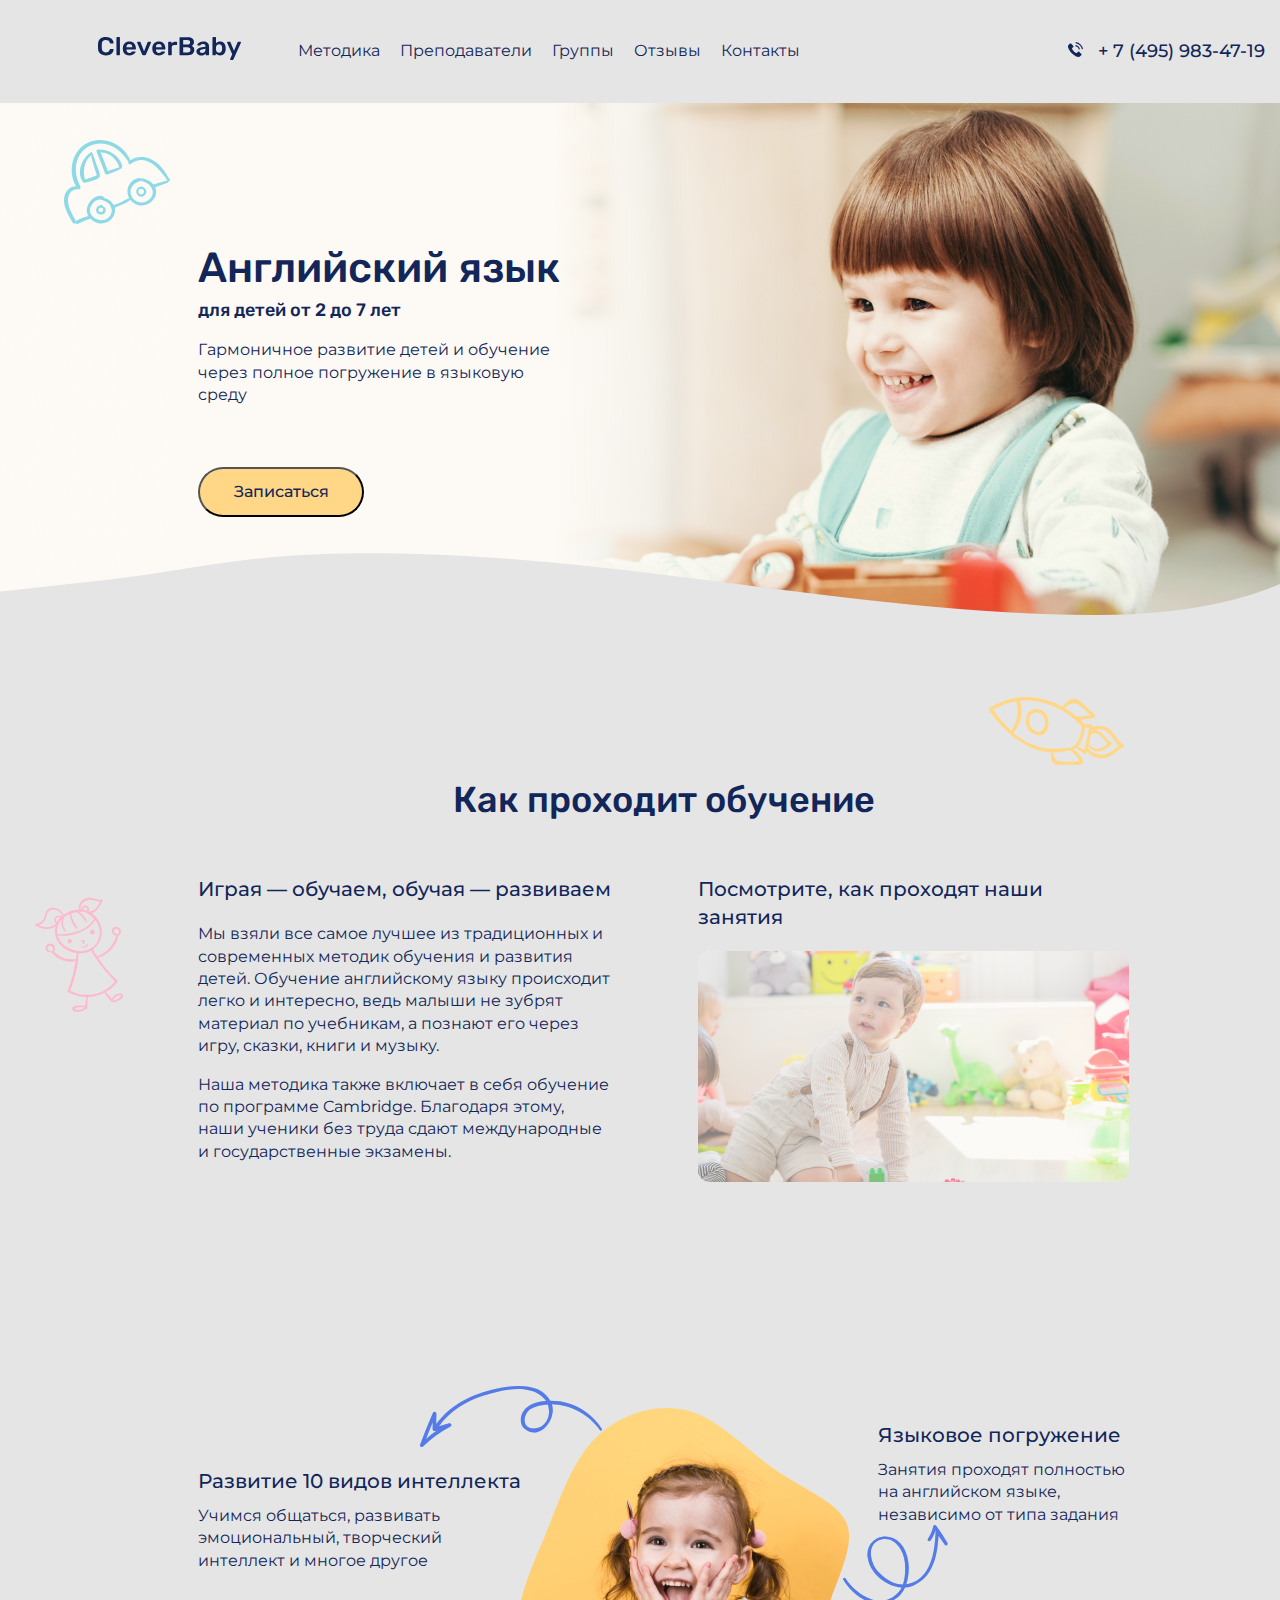
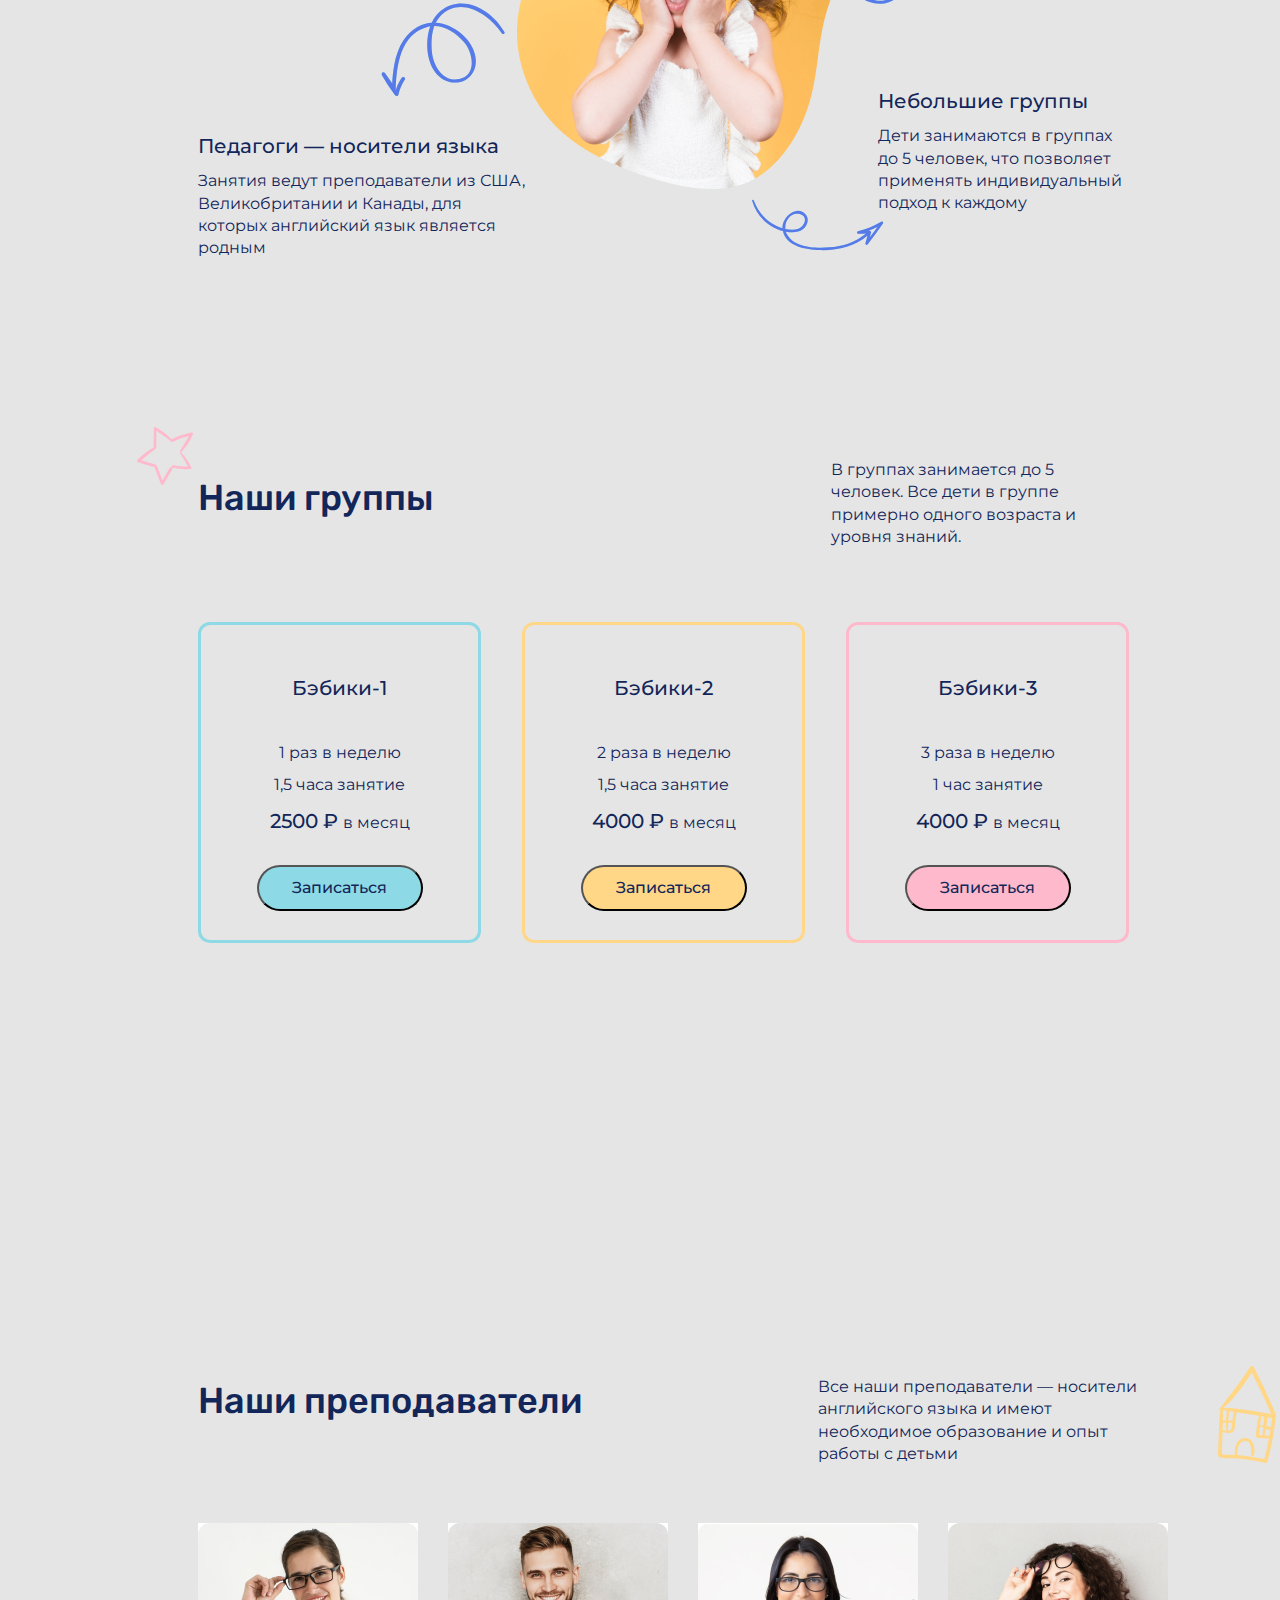
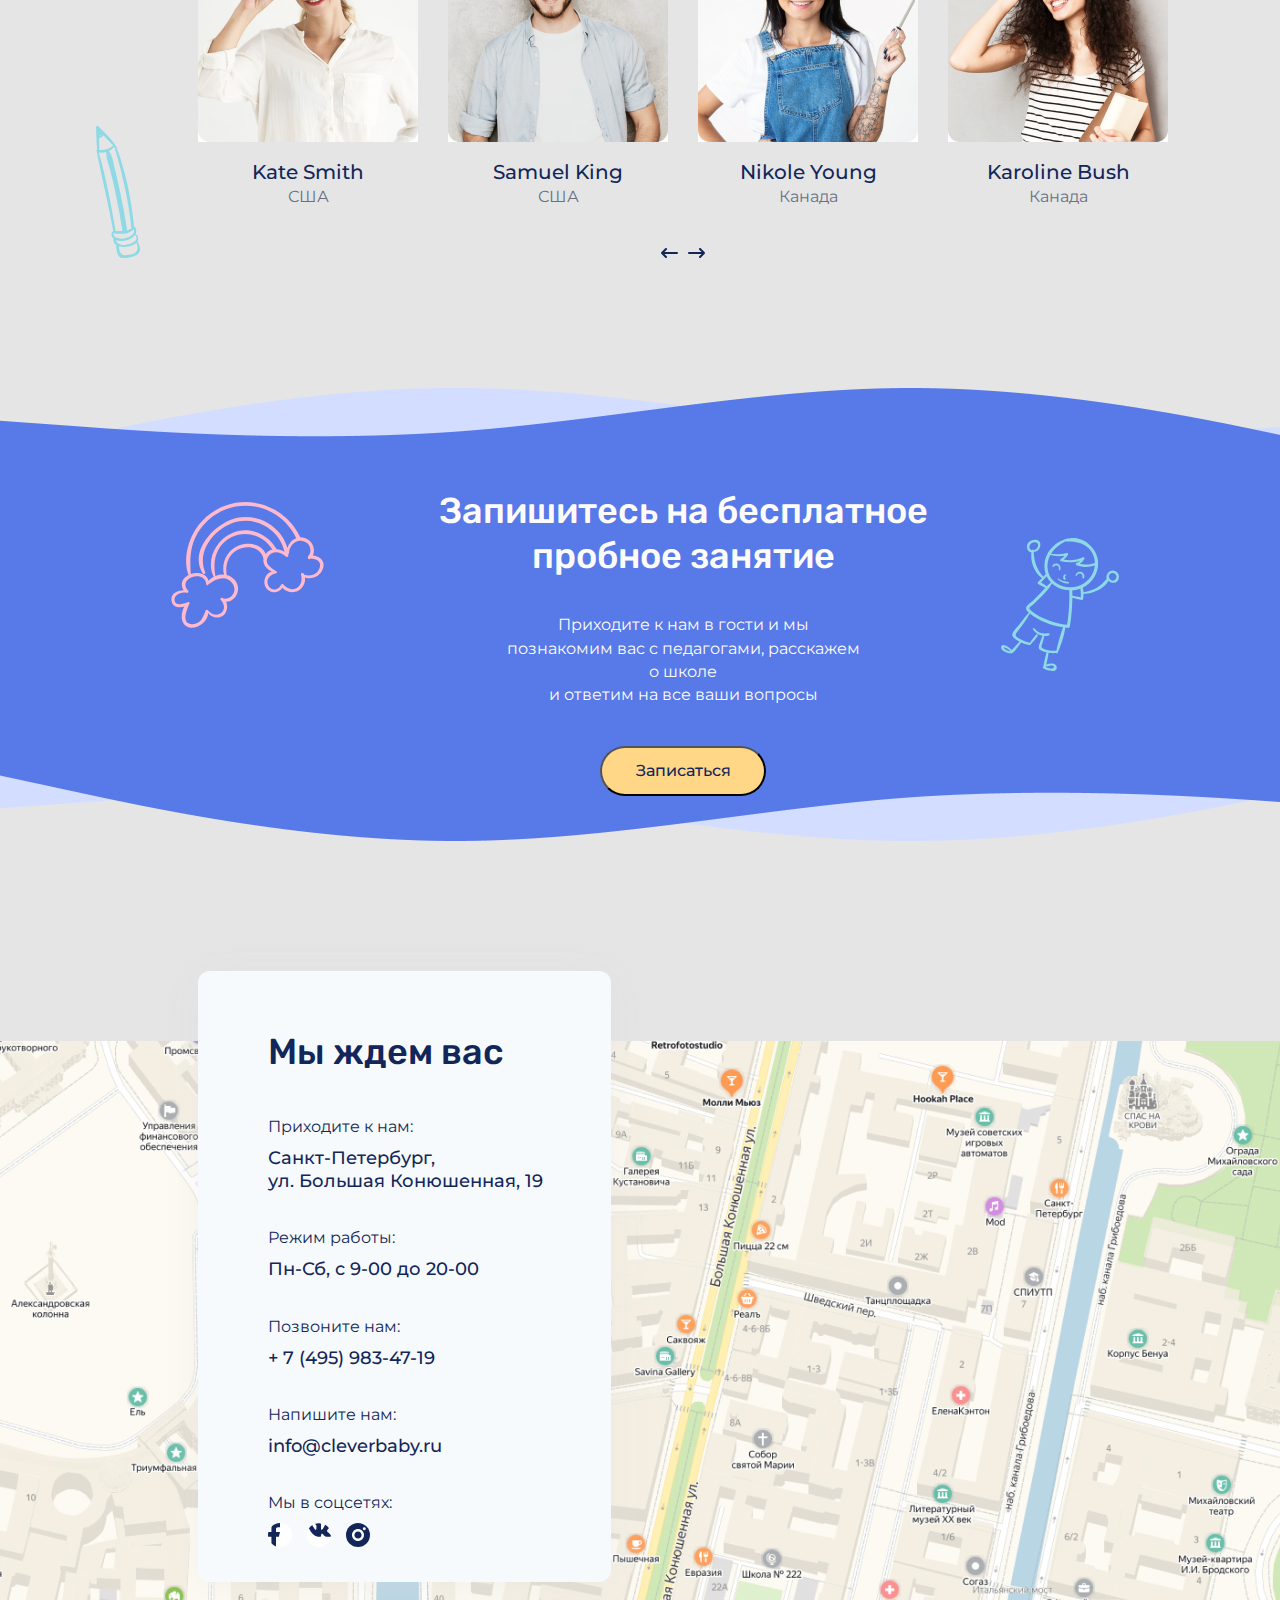
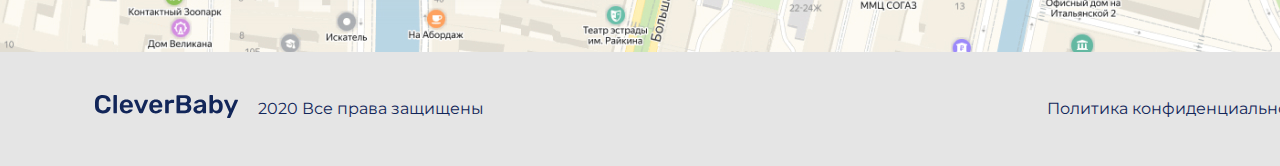
==== index.html @ e3674656 "rename index" ====
<!DOCTYPE html>
<html lang="ru">
  <head>
    <meta charset="utf-8">
 <meta name="viewport" content="width=device-width, initial-scale=1">
 <meta http-equiv="X-UA-Compatible" content="ie=edge"> 
 <title>Студия английского языка "CleverBaby"</title>
 <link rel="preconnect" href="https://fonts.googleapis.com">
<link rel="preconnect" href="https://fonts.gstatic.com" crossorigin>
<link href="https://fonts.googleapis.com/css2?family=Montserrat:wght@400;500;700&family=Rubik:wght@500&display=swap" rel="stylesheet">


<link rel="stylesheet" href="style-1.css">
<link rel="stylesheet" href="normalize.css">
   
  </head>
  <body>
    <div style="display: none;">
      <svg width="0" height="0" class="hidden">
        <symbol fill="none" xmlns="http://www.w3.org/2000/svg" viewBox="0 0 153 158" id="arrow-right-1">
          <path d="M52.974 92.6c8.383 9.438 20.513 17.613 33.323 17.757 3.336-9.304 3.505-20.426 2.632-29.46-1.466-15.18-12.747-34.582-31.084-30.467-20.656 4.635-15.034 30.73-4.871 42.17zm29.594-37.49c12.023 12.218 14.696 36.678 8.239 54.959a29.397 29.397 0 003.556-.705c30.332-8.209 34.514-43.965 35.525-70.014.013-.317.097-.591.213-.842l-.372-.513c-1.524 4.894-3.633 9.374-6.546 13.838-1.45 2.224-5.138.254-3.68-1.981 3.511-5.38 5.858-10.807 7.326-17.08.44-1.877 2.774-1.957 3.81-.576a207.33 207.33 0 0114.982 22.98c1.318 2.344-2.023 4.333-3.558 2.142-2.768-3.945-5.536-7.894-8.303-11.841-1.498 25.648-6.91 54.653-33.048 65.997-3.694 1.604-7.59 2.458-11.558 2.679-2.446 5.366-5.77 10.001-9.983 13.337-25.694 20.353-58.377.46-72.166-23.768-1.034-1.815 1.63-3.427 2.78-1.674 14.333 21.895 47.513 43.764 70.316 18.963 1.867-2.029 3.374-4.36 4.607-6.88-20.746-1.259-42.01-18.791-45.03-38.912-3.894-25.934 24.999-38.296 42.89-20.11z" fill="#8DD9E5"></path>
          <path d="M52.974 92.6c8.383 9.438 20.513 17.613 33.323 17.757 3.336-9.304 3.505-20.426 2.632-29.46-1.466-15.18-12.747-34.582-31.084-30.467-20.656 4.635-15.034 30.73-4.871 42.17zm29.594-37.49c12.023 12.218 14.696 36.678 8.239 54.959a29.397 29.397 0 003.556-.705c30.332-8.209 34.514-43.965 35.525-70.014.013-.317.097-.591.213-.842l-.372-.513c-1.524 4.894-3.633 9.374-6.546 13.838-1.45 2.224-5.138.254-3.68-1.981 3.511-5.38 5.858-10.807 7.326-17.08.44-1.877 2.774-1.957 3.81-.576a207.33 207.33 0 0114.982 22.98c1.318 2.344-2.023 4.333-3.558 2.142-2.768-3.945-5.536-7.894-8.303-11.841-1.498 25.648-6.91 54.653-33.048 65.997-3.694 1.604-7.59 2.458-11.558 2.679-2.446 5.366-5.77 10.001-9.983 13.337-25.694 20.353-58.377.46-72.166-23.768-1.034-1.815 1.63-3.427 2.78-1.674 14.333 21.895 47.513 43.764 70.316 18.963 1.867-2.029 3.374-4.36 4.607-6.88-20.746-1.259-42.01-18.791-45.03-38.912-3.894-25.934 24.999-38.296 42.89-20.11z" fill="#5879E8"></path>
        </symbol>
        <symbol fill="none" xmlns="http://www.w3.org/2000/svg" viewBox="0 0 153 87" id="arrow-right-2">
          <path d="M137.967 48.03a1.257 1.257 0 00-1.073-.527l-1.2.045a90.454 90.454 0 009.987-4.416 481.03 481.03 0 01-8.622 11.813l1.516-5.39c.202-.718-.125-1.249-.608-1.526zM61.132 29.414c9.505 2.493 5.272 13.4-1.583 15.924-4.411 1.623-9.723 1.137-14.205.218-.771-8.929 5.92-18.73 15.788-16.142zm88.479 8.31c-7.956 4.767-16.342 8.177-25.286 10.298-1.545.367-1.221 2.871.356 2.813 2.803-.109 5.603-.215 8.404-.322-11.252 9.674-25.5 14.139-40.021 15.091-14.952.983-38.083.764-46.148-14.536a13.604 13.604 0 01-1.01-2.515c6.412 1.194 13.898 1.25 19.109-3.114 4.26-3.568 6.406-10.235 2.843-14.99-9.191-12.278-26.441 1.962-25.64 14.348-14.59-4.142-26.105-15.84-31.342-30.35-.362-1.005-1.9-.61-1.606.462 4.445 16.18 17.504 28.852 33.392 32.912 3.653 16.99 25.293 20.204 39.6 20.775 18.632.748 37.93-3.34 52.525-15.83l-2.361 8.397c-.361 1.281 1.414 2.527 2.313 1.37a492.99 492.99 0 0016.756-22.86c.837-1.214-.736-2.637-1.884-1.949z" fill="#8DD9E5"></path>
          <path d="M137.967 48.03a1.257 1.257 0 00-1.073-.527l-1.2.045a90.454 90.454 0 009.987-4.416 481.03 481.03 0 01-8.622 11.813l1.516-5.39c.202-.718-.125-1.249-.608-1.526zM61.132 29.414c9.505 2.493 5.272 13.4-1.583 15.924-4.411 1.623-9.723 1.137-14.205.218-.771-8.929 5.92-18.73 15.788-16.142zm88.479 8.31c-7.956 4.767-16.342 8.177-25.286 10.298-1.545.367-1.221 2.871.356 2.813 2.803-.109 5.603-.215 8.404-.322-11.252 9.674-25.5 14.139-40.021 15.091-14.952.983-38.083.764-46.148-14.536a13.604 13.604 0 01-1.01-2.515c6.412 1.194 13.898 1.25 19.109-3.114 4.26-3.568 6.406-10.235 2.843-14.99-9.191-12.278-26.441 1.962-25.64 14.348-14.59-4.142-26.105-15.84-31.342-30.35-.362-1.005-1.9-.61-1.606.462 4.445 16.18 17.504 28.852 33.392 32.912 3.653 16.99 25.293 20.204 39.6 20.775 18.632.748 37.93-3.34 52.525-15.83l-2.361 8.397c-.361 1.281 1.414 2.527 2.313 1.37a492.99 492.99 0 0016.756-22.86c.837-1.214-.736-2.637-1.884-1.949z" fill="#5879E8"></path>
        </symbol>
        <symbol fill="none" xmlns="http://www.w3.org/2000/svg" viewBox="0 0 182 61" id="decorate-arrow-left-1">
          <path d="M13.884 44.708c.403.308.931.447 1.482.282.484-.144.967-.287 1.45-.432A113.755 113.755 0 006.07 52.915a574.627 574.627 0 016.661-16.642c-.03 2.276-.058 4.553-.087 6.83-.012.91.56 1.432 1.241 1.605zm99.891-2.325c-12.419.063-10.819-14.126-3.276-19.265 4.854-3.306 11.498-4.411 17.27-4.743 3.862 10.279-1.101 23.94-13.994 24.008zM3.04 60.526c8.152-8.13 17.276-14.796 27.5-20.118 1.767-.922.552-3.77-1.354-3.203-3.386 1.013-6.77 2.022-10.154 3.032 10.571-14.953 26.506-24.713 43.922-30.42 17.932-5.88 46.242-12.926 61.093 2.558a16.71 16.71 0 012.056 2.645c-8.219.617-17.377 2.915-22.31 9.703-4.034 5.55-4.473 14.084 1.432 18.564 15.237 11.565 31.639-10.662 26.609-25.005 19.167.273 37.052 10.423 48.191 25.869.771 1.069 2.519.12 1.809-1.053-10.719-17.663-30.807-28.472-51.531-28.24C120.285-4.009 92.815-.963 75.162 2.881c-22.99 5.002-45.213 15.913-58.946 35.24.046-3.547.09-7.094.137-10.641.021-1.624-2.554-2.53-3.273-.884A589.33 589.33 0 00.103 58.826c-.625 1.695 1.76 2.875 2.937 1.701z" fill="#8DD9E5"></path>
          <path d="M13.884 44.708c.403.308.931.447 1.482.282.484-.144.967-.287 1.45-.432A113.755 113.755 0 006.07 52.915a574.627 574.627 0 016.661-16.642c-.03 2.276-.058 4.553-.087 6.83-.012.91.56 1.432 1.241 1.605zm99.891-2.325c-12.419.063-10.819-14.126-3.276-19.265 4.854-3.306 11.498-4.411 17.27-4.743 3.862 10.279-1.101 23.94-13.994 24.008zM3.04 60.526c8.152-8.13 17.276-14.796 27.5-20.118 1.767-.922.552-3.77-1.354-3.203-3.386 1.013-6.77 2.022-10.154 3.032 10.571-14.953 26.506-24.713 43.922-30.42 17.932-5.88 46.242-12.926 61.093 2.558a16.71 16.71 0 012.056 2.645c-8.219.617-17.377 2.915-22.31 9.703-4.034 5.55-4.473 14.084 1.432 18.564 15.237 11.565 31.639-10.662 26.609-25.005 19.167.273 37.052 10.423 48.191 25.869.771 1.069 2.519.12 1.809-1.053-10.719-17.663-30.807-28.472-51.531-28.24C120.285-4.009 92.815-.963 75.162 2.881c-22.99 5.002-45.213 15.913-58.946 35.24.046-3.547.09-7.094.137-10.641.021-1.624-2.554-2.53-3.273-.884A589.33 589.33 0 00.103 58.826c-.625 1.695 1.76 2.875 2.937 1.701z" fill="#5879E8"></path>
        </symbol>
        <symbol fill="none" xmlns="http://www.w3.org/2000/svg" viewBox="0 0 130 118" id="decorate-arrow-left-2">
          <path d="M85.535 43.673c-9.895-7.837-23.26-13.782-35.901-11.698-1.67 9.742.096 20.724 2.526 29.47C56.24 76.14 70.72 93.286 88.063 86.05c19.537-8.153 9.468-32.875-2.528-42.376zM62.903 85.736C48.941 75.79 42.06 52.168 45.243 33.043c-1.136.37-2.266.79-3.38 1.312-28.445 13.353-26.352 49.292-22.823 75.12.043.315.008.6-.063.867l.455.44c.651-5.084 1.95-9.862 4.043-14.764 1.042-2.442 5.016-1.143 3.968 1.312-2.523 5.907-3.892 11.66-4.248 18.092-.107 1.925-2.391 2.41-3.651 1.23A207.327 207.327 0 01.798 96.624c-1.705-2.08 1.239-4.619 3.131-2.729l10.234 10.22c-2.98-25.518-2.689-55.023 21.081-70.735 3.36-2.221 7.049-3.74 10.917-4.647 1.477-5.708 3.946-10.85 7.514-14.867 21.769-24.508 57.411-10.594 75.198 10.87 1.334 1.608-1.009 3.658-2.446 2.132-17.92-19.073-54.393-34.846-72.542-6.46-1.486 2.322-2.565 4.879-3.342 7.575 20.65-2.363 44.637 11.208 51.105 30.498 8.34 24.864-17.966 42.057-38.745 27.255z" fill="#8DD9E5"></path>
          <path d="M85.535 43.673c-9.895-7.837-23.26-13.782-35.901-11.698-1.67 9.742.096 20.724 2.526 29.47C56.24 76.14 70.72 93.286 88.063 86.05c19.537-8.153 9.468-32.875-2.528-42.376zM62.903 85.736C48.941 75.79 42.06 52.168 45.243 33.043c-1.136.37-2.266.79-3.38 1.312-28.445 13.353-26.352 49.292-22.823 75.12.043.315.008.6-.063.867l.455.44c.651-5.084 1.95-9.862 4.043-14.764 1.042-2.442 5.016-1.143 3.968 1.312-2.523 5.907-3.892 11.66-4.248 18.092-.107 1.925-2.391 2.41-3.651 1.23A207.327 207.327 0 01.798 96.624c-1.705-2.08 1.239-4.619 3.131-2.729l10.234 10.22c-2.98-25.518-2.689-55.023 21.081-70.735 3.36-2.221 7.049-3.74 10.917-4.647 1.477-5.708 3.946-10.85 7.514-14.867 21.769-24.508 57.411-10.594 75.198 10.87 1.334 1.608-1.009 3.658-2.446 2.132-17.92-19.073-54.393-34.846-72.542-6.46-1.486 2.322-2.565 4.879-3.342 7.575 20.65-2.363 44.637 11.208 51.105 30.498 8.34 24.864-17.966 42.057-38.745 27.255z" fill="#5879E8"></path>
        </symbol>
      </svg>
    
    
    </div>

    <header class="header">
     
      <a href="#"><img src="img/logo.svg" alt=" Логотип CleverBaby" class="logo"></a>
      
      <ul class="main-menu">
      <li class="main-menu-item"><a href="#">Методика</a></li>
      <li class="main-menu-item"><a href="#">Преподаватели</a></li>
      <li class="main-menu-item"><a href="#">Группы</a></li>
      <li class="main-menu-item"><a href="#">Отзывы</a></li>
      <li class="main-menu-item"><a href="#">Контакты</a></li>
      </ul>
      <a href="tel:+74959834719" class="header-contact">
      <span class="header-contact-icon" aria-label="Иконка телефона">
        <img src="img/icon-phone.svg" alt="Иконка телефона">
      </span>
      + 7 (495) 983-47-19
      </a>
   
    </header>
    <main>
   <h1 class="visually-hidden"> Обучение английскому языку для детей</h1> 
    
   <section class="promo">
<div class="container">
<div class="promo-text">
<h2 class="promo-title">Английский язык</h2>
<P class="promo-subtitle">для детей от 2 до 7 лет</P>
<p>Гармоничное развитие детей и обучение
через полное погружение в языковую среду</p>
<button class="button"> <a href="#">Записаться</a></button></div>
</div>
</section>

<section class="properties container-small">

<h2 class="properties-title">          Как проходит обучение        </h2> 
 <div class="container-layout">
<div class="column-1"><h3 class="properties-subtitle">Играя — обучаем, обучая — развиваем</h3>
<p>Мы взяли все самое лучшее из традиционных и современных методик обучения и развития детей. Обучение английскому языку происходит легко и интересно, ведь малыши не зубрят материал по учебникам, а познают его через игру, сказки, книги и музыку. </p>
<p>  Наша методика также включает в себя обучение по программе Cambridge. Благодаря этому, наши ученики без труда сдают международные и государственные экзамены. </p></div>
<div class="column-2"><h3 class="properties-subtitle">Посмотрите, как проходят наши занятия</h3>
<video src="" width="431" height="231" poster="img/video-desktop.png" ></video></div>
</div>
</section>
      
<section class="types container-small">
  <!-- <div class="container "> -->
    <ul class="types-list">
  <li class="types-list-item">
    <svg class="arrows arrow-left-1">
      <use xlink:href="#decorate-arrow-left-1"></use>
    </svg>
   
  <h3 class="types-list-item-subtitle">Развитие 10 видов интеллекта</h3>
  <p>Учимся общаться, развивать эмоциональный, творческий интеллект и многое другое</p>
  </li>
  <li class="types-list-item">
  <svg class="arrows arrow-left-2">
    <use xlink:href="#decorate-arrow-left-2"></use></svg>
  
  <h3 class="types-list-item-subtitle">Педагоги — носители языка</h3>
  <p>Занятия ведут преподаватели         из США, Великобритании и Канады, для которых английский язык является родным</p>
  </li>
  <li class="types-list-item">
  <svg class="arrows arrow-right-1">
    <use xlink:href="#arrow-right-1"></use></svg>
  <h3 class="types-list-item-subtitle">Языковое погружение</h3>
  <p>Занятия проходят полностью на английском языке, независимо от типа задания</p>
  </li>
  <li class="types-list-item">
  <svg class="arrows arrow-right-2">
    <use xlink:href="#arrow-right-2"></use></svg>
  <h3 class="types-list-item-subtitle">Небольшие группы</h3>
  <p>Дети занимаются в группах до 5 человек, что позволяет применять индивидуальный подход к каждому</p>
  </li>
  </ul>
  <img src="img/laughing-girl-desktop.png" alt="" width="332" height="381">
<!-- </div> -->
</section>

      <section class="groups container-small">
<header class="groups-header" >
  <h2 class="groups-title">Наши группы</h2>
<p>В группах занимается до 5 человек. Все дети в группе примерно одного возраста и уровня знаний.</p>
</header>
<ul class="groups-list">
  <li class="groups-list-item groups-list-item-1">
    <h3 class="groups-list-item-subtitle">      Бэбики-1    </h3>
    <ul class="groups-list-item-text-list">
      <li class="groups-text">1 раз в неделю</li>
      <li class="groups-text">1,5 часа занятие      <li>
    <li class="groups-text groups-item-price">2500 &#8381 <span>в месяц</span>    </li>
  </ul>
    
    <button class="button button-1"><a href="">Записаться</a></button>
  </li>
  <li class="groups-list-item groups-list-item-2">
    <h3 class="groups-list-item-subtitle">      Бэбики-2    </h3>
    <ul class="groups-list-item-text-list">
      <li class="groups-text">2 раза в неделю </li>
      <li class="groups-text">1,5 часа занятие      <li>
        <li class="groups-text groups-item-price">4000 &#8381 <span>в месяц</span> </li>
    </ul>
            <button class="button button-2"><a href="">Записаться</a></button>
  </li>
  <li class="groups-list-item groups-list-item-3">
    <h3 class="groups-list-item-subtitle">      Бэбики-3    </h3>
    <ul class="groups-list-item-text-list">
      <li class="groups-text">3 раза в неделю</li>
      <li class="groups-text">1 час занятие<li>
        <li      class="groups-text groups-item-price">4000 &#8381 <span>в месяц</span>    </li>
  </ul>
    <button class="button button-3"><a href="">Записаться</a></button>
  </li>
</ul>
      </section>


      <section class="teachers container-small">
<div class="teachers-header"><h2 class="teachers-title">Наши преподаватели</h2>
<p class="teachers-subtitle">Все наши преподаватели — носители английского языка и имеют необходимое образование и опыт работы с детьми</p></div>
<ul class="teachers-list">
  <li class="teachers-list-item">
    <img src="img/teacher-1@1x.jpg" width="220" height="219" alt="">
    <p class="teachers-name">Kate Smith</p>
    <p class="teachers-country">США</p>
  </li>
  <li class="teachers-list-item">
    <img src="img/teacher-2@1x.jpg" width="220" height="219" alt="">
    <p  class="teachers-name">Samuel King</p>
    <p class="teachers-country">США</p>
  </li>
  <li class="teachers-list-item">
    <img src="img/teacher-3@1x.jpg" width="220" height="219" alt="">
    <p  class="teachers-name">Nikole Young</p>
    <p class="teachers-country">Канада</p>
  </li>
  <li class="teachers-list-item">
    <img src="img/teacher-4@1x.jpg"  width="220" height="219" alt="">
    <p  class="teachers-name">Karoline Bush</p>
    <p class="teachers-country">Канада</p>
  </li>
</ul>
<div class="slider-arrows">
  <div class="slider-arrow-left visually-hidden">Назад</div>
<div class="slider-arrow-right visually-hidden">Вперед</div></div>
      </section>

      <section class="banner">
       <div class="container">
       <h2 class="banner-title"> Запишитесь на бесплатное пробное занятие</h2>
       <p class="banner-text">Приходите к нам в гости и мы познакомим вас с педагогами, расскажем о школе <br>              и ответим на все ваши вопросы</p>
       <button class="button banner-button"><a href="">Записаться</a></button></div>
</section>

<section class="contacts">
  <div class="contacts-text-wrapper">
    <h2 class="contacts-title">Мы ждем вас</h2>
    <div class="contacts-contacts-wrapper">
      <div class="contacts-item">
        <p class="contacts-subtitle">Приходите к нам:</p>
        <p class="contacts-text">Санкт-Петербург,<br> ул. Большая Конюшенная, 19</p>
      </div>
      <div class="contacts-item">
        <p class="contacts-subtitle">Режим работы:</p>
        <p class="contacts-text">Пн-Сб, с 9-00 до 20-00</p>
      </div>
      <div class="contacts-item">
        <p class="contacts-subtitle">Позвоните нам:</p>
        <p class="contacts-text"><a href="tel:+74959834719">+ 7 (495) 983-47-19</a></p>
      </div>
      <div class="contacts-item ">
        <p class="contacts-subtitle">Напишите нам:</p>
        <p class="contacts-text"><a href="mailto:info@cleverbaby.ru">info@cleverbaby.ru</a></p>
      </div>
    </div>
    <div class="contacts-item ">
      <p class="contacts-subtitle">Мы в соцсетях:</p>
      <ul class="contacts-social">
        <li class="contacts-social-item"><a href="#" aria-label="Мы в Facebook">
         
        </a></li>
        <li class="contacts-social-item"><a href="#" aria-label="Мы в VKontakte"></a></li>
        <li class="contacts-social-item"><a href="#" aria-label="Мы в Instagram"></a></li>
      </ul>
    </div>
  </div>

  <div class="contacts-map-wrapper" aria-label="Карта с адресом">
    
      <h2 class="visually-hidden">Карта с нашим местоположением</h2>
     
      </div>
   
  </div>

</section>
    </main>
    
    <footer >
      <section class="footer">
        <h2 class="visually-hidden">Права и политика конфиденциальности</h2>
        <div class="rights-container"><a href="#"><img src="img/logo.svg" alt=" Логотип CleverBaby" class="logo"></a>
        <p class="rights"><a href="#">2020 Все права защищены</a></p></div>
        <p class="confidens"><a href="#">Политика конфиденциальности</a></p>
      </section>
    </footer>
  
  </body>
</html>
---- style-1.css ----
.visually-hidden {
    position: absolute;
    width: 1px;
    min-width: initial;
    height: 1px;
    min-height: initial;
    margin: -1px;
    border: 0;
    padding: 0;
    white-space: nowrap;
    clip-path: inset(100%);
    clip: rect(0 0 0 0);
    overflow: hidden;
  }
  
  html,
  body {
    height: 100%;
    width: 100%;
  }
  body {
      padding: 0;
      margin: 0;
      font-size: 16px;
      line-height: 140%;
      font-family: 'Montserrat', 'Arial', sans-serif;
      font-weight: 400;
      color: #122659;
      background-color:#E5E5E5;
      
  }
  main {
      position: relative;
  }
  .container {
      max-width: 1366px;
      margin: 0 auto;
  }
  .container-small {
      width: 931px;
      margin: 0 237px 0 198px;
  }
  *::before, 
  *::after {
box-sizing: border-box;
  }
  .header {
    
    width: 1366px;
    height: 103px;
    left: 0px;
    top: 0px;
    display: flex;
    justify-content: flex-start;
    align-items: center;
  }
  .logo {
    width: 143px;
    height: 23px;
    padding-left: 98px;
    
    margin-right: 57px;
    
  }
  .main-menu {
      list-style: none;
      padding: 0;
      margin: 0;
      display: flex;
      padding-right: 268px;
  }
  .main-menu li{
      
      margin-right: 20px;
  }
  .main-menu li:last-child {
      margin-right: 0;
  }
  .main-menu a{
      text-decoration: none;
      color: #122659;
  }
  .header-contact {
     
      padding-right: 98px;
     
      font-family: 'Montserrat';
font-size: 18px;
font-style: normal;
font-weight: 500;
line-height: 25px;
letter-spacing: 0em;
text-align: left;
text-decoration: none;
color: #122659;
  }
  .header-contact-icon{
      padding: 0;
      margin: 0;
    width: 15px;
    height: 15px;
    margin-right: 10px;
  }

.promo {
    width: 1366px;
    height: 512px;
    padding: 0;
    margin:0;
    background: url("img/background-main-desktop.png") no-repeat;
    background-size: cover;
}
.promo-text {
    padding: 0;
margin: 0;
padding-left: 198px;
padding-top: 136px;
width: 375px;
}
.promo-title{
    font-family: 'Rubik';
font-size: 42px;
font-style: normal;
font-weight: 500;
line-height: 59px;
letter-spacing: 0em;
text-align: left;
padding: 0;
margin: 0;

}
.promo-subtitle {
    
font-family: 'Rubik';
font-style: normal;
font-weight: 500;
font-size: 18px;
line-height: 140%;
padding: 0;
margin: 0;
}
.button {
     font-weight: 500;
    font-size: 16px;
    line-height: 140%;
    width: 166px;
height: 50px;
border-radius: 35px;
background: #FFD787;
}
.button a{
    
    text-decoration: none;
    color: #122659;
}
.promo .button {
   margin-top: 45px;
 
}
.promo .container::before,
.promo .container::after {
  position: absolute;
  content: "";
}

.promo .container::before {
  width: 106px;
  height: 84px;
  background-image: url('img/decorate-car.svg');
  background-size: cover;
  left: 64px;
top: 37px;
 
  
}


.properties {
padding-top: 130px;
height: 511px;

}
.container-layout {
    display: flex;
    flex-direction: row;
    justify-content: space-between;
}
.column-1 {
    width: 414px;
}
.column-2 {
    width: 431px;
}
.properties-title {
    font-family: 'Rubik';
font-style: normal;
font-weight: 500;
font-size: 36px;
line-height: 140%;
text-align: center;
}
.properties-subtitle {
    font-family: 'Montserrat';
font-style: normal;
font-weight: 500;
font-size: 20px;
line-height: 140%;
}
.properties::before,
.properties::after {
  position: absolute;
  content: "";
}

.properties::before {
  width: 105px;
  height: 115px;
  background-image: url('img/decorate-girl.svg');
  background-size: contain;
  background-repeat: no-repeat;
  
  top: 794px;
  left: 35px;
}

.properties::after {
  width: 135px;
  height: 68px;
  background-image: url('img/decorate-rocket.svg');
  background-size: contain;
  background-repeat: no-repeat;
  top: 594px;
  right: 156px;
}
.types {
    margin-top: 130px;
       position: relative;
       height: 474px;
      
       display: flex;
      
}
.types-list {
    list-style: none;
    padding: 0;
    margin: 0;
    display: flex;
    flex-direction: column;
flex-wrap: wrap;
  
}
.types-list-item {
    width: 330px;
   
}
.types-list-item-subtitle {
    font-family: 'Montserrat';
    font-style: normal;
    font-weight: 500;
    font-size: 20px;
    line-height: 140%;
    padding: 0;
    margin: 0;
    margin-bottom: 10px;
}
.types-list-item p{
    margin: 0;
    padding: 0;
}
.types img{
    width: 332px;
    height: 381px;
    position: absolute;
    top:22px;
    left:319px;
}
.types-list-item:nth-child(1) {
    padding-top: 81px;
}
.types-list-item:nth-child(2) {
    padding-top: 160px;
}
.types-list-item:nth-child(3) {
    width: 250px;
    padding-left: 350px;
    margin-top: 35px;
}
.types-list-item:nth-child(4) {
    width: 244px;
    padding-left: 350px;
    margin-top: 161px;
}

.arrows {
    position: absolute;
}
.arrow-left-1 {
    width: 182px;
    height: 61px;
    left: 222px;
top: 0;

}
.arrow-left-2 {
    width: 115px;
height: 126px;
left: 188px;
top:203px;

transform: rotate(10deg);
}
.arrow-right-1 {
    width: 115px;
    height: 126px;
    left: 640px;
    top:112px;
  }
.arrow-right-2 {
    width: 144px;
    height: 50px;
    left: 544px;
    top: 416px;
     
    transform: scale(1.6,1.6);

}
.groups {
    margin-top: 130px;
    height:803px;
  
}
.groups::before {
    position: absolute;
    content: "";
    width: 56px;
    height: 58px;
    top: 1924px;
    left: 137px;
    background-image: url('img/decorate-star.svg');
    background-size: contain;
    background-repeat: no-repeat;
  }
.groups-header {
    margin-top: 183px;
    display: flex;
    justify-content: space-between;
}
.groups-header p{
    width: 298px;
}
.groups-title {
    font-family: 'Rubik';
font-style: normal;
font-weight: 500;
font-size: 36px;
line-height: 140%;
width: 237px;
height: 25px;
}
.groups-list{
    padding: 0;
    margin: 0;
    list-style: none;
    display: flex;
    justify-content: space-between;

    margin-top: 57px;

}
.groups-list-item {
    width: 296px;
    height: 321px;
    margin-right: 41px;
    border: 3px solid black;
box-sizing: border-box;
border-radius: 12px;
display: flex;
flex-direction: column;
justify-content: center;
align-items: center;
}
.groups-list-item:last-child {
    margin-right: 0;
}

.groups-list-item-subtitle{
 font-weight: 500;
font-size: 20px;
line-height: 140%;
padding-top: 51px;
}
.groups-list-item-text-list {
    padding: 0;
    margin: 0;
    list-style: none;
  padding-top: 20px; 
  padding-bottom: 20px; 
    
    text-align: center;
  }
  .groups-text {
      padding-bottom: 10px;
  }
.groups-item-price {
    font-weight: 500;
font-size: 20px;
line-height: 140%;
}
.groups-item-price span {
    font-weight: normal;
font-size: 16px;
line-height: 140%;
}
.groups-list-item .button {
    margin-bottom: 50px;
    font-weight: 500;
    width: 166px;
height: 50px;
border-radius: 35px;
padding: 10px;
}
.groups-list-item-1 {
    border-color: #8DD9E5;
}
 .button-1 {
    background-color: #8DD9E5;
}
.groups-list-item-2 {
    border-color: #FFD787;
}
.button-2 {
    background-color: #FFD787;
}
.groups-list-item-3 {
    border-color: #FEB9CC;
}
.button-3 {
    background-color: #FEB9CC;
}

.teachers {
    margin-top: 130px;
    margin-bottom: 130px;
    width: 970px;
   position: relative;
}
.teachers::before,
.teachers::after {
  position: absolute;
  content: "";
}

.teachers::before {
  width: 58px;
  height: 97px;
  top: -10px;
    right: -108px;
  background-image: url('img/decorate-house.svg');
  background-size: contain;
  background-repeat: no-repeat;
}

.teachers::after {
  width: 44px;
  height: 132px;
  bottom: 0;
    left: -102px;
  background-image: url('img/decorate-pencil.svg');
  background-size: contain;
  background-repeat: no-repeat;
}
.teachers-header {
    
    display: flex;
    justify-content: space-between;
    align-items: flex-start;
    
}
.teachers-title {
    padding: 0;
    margin: 0;
    font-family: 'Rubik';
font-style: normal;
font-weight: 500;
font-size: 36px;
line-height: 140%;
width: 384px;
height: 25px;
}
.teachers-subtitle {
    padding: 0;
    margin: 0;
    width: 350px;
}
.teachers-list{
    padding: 0;
    margin: 0;
    list-style: none;
    margin-top: 57px;
    display: flex;
    justify-content: space-between;
    align-items: flex-start;
}
.teachers-list-item {
    width: 220px;
    
    margin-right: 30px;
}
.teachers-list-item:last-child {
    margin-right: 0;
}
.teachers-list-item img {
    width: 220px;
    height: 219px;
    
    margin-bottom: 10px;
}
.teachers-name {
    font-family: 'Montserrat';
font-style: normal;
font-weight: 500;
font-size: 20px;
line-height: 140%;
text-align: center;
margin-top: 60px;

}
.teachers-country {
    color: #677085;
    text-align: center;
}
.teachers-list-item p {
    margin: 0;
}
.slider-arrows {
    padding-top: 50px;
}
.slider-arrows::before,
.slider-arrows::after {
position: absolute;
content: " ";
width: 17px;
height: 10px;
background-size: cover;
background-repeat: no-repeat;
}
.slider-arrows::before {
    background-image: url('img/icon-arrow-left.svg');
    left: 463px;
    bottom: 0;
}
.slider-arrows::after {
    background-image: url('img/icon-arrow-right.svg');
    right: 463px;
    bottom: 0;
}
.banner{
   background:url('img/back\ banner\ 1.png') no-repeat;
   background-size: cover;
   width: 1366px;
   height: 453px;
   text-align: center;
   color: #FEFCFA;
   margin-bottom: 130px;
   position: relative;
}
.banner .container::before,
.banner .container::after {
  position: absolute;
  content: "";
  background-repeat: no-repeat;
  background-size: cover;
}
.banner .container::before {
    width: 185px;
    height: 160px;
    top: 90px;
    left: 145px;
    background-image: url('img/decorate-rainbow.svg');
  }
  
  .banner .container::after {
    width: 118px;
    height: 133px;
    top: 150px;
    right: 247px;
    background-image: url('img/decorate-boy.svg');
  }
.banner-title {
    font-family: 'Rubik';
font-style: normal;
font-weight: 500;
font-size: 36px;
line-height: 125%;
width: 490px;
margin: 0 auto;
padding-top: 100px;
padding-bottom: 35px;
}
.banner-text {
    line-height: 145%;
   padding-bottom: 40px;
   width: 360px;
   margin: 0 auto;
}
.banner-button {
    margin-bottom: 100px;
}
.contacts {
position: relative;
height: 681px;
}
.contacts-text-wrapper {
    width: 413px;
height: 611px;
background: #F7FAFC;
box-shadow: 0px 4px 40px rgba(217, 217, 217, 0.3);
border-radius: 12px;
position: absolute;
left: 198px;
z-index: 10;
}
.contacts-title {
    margin: 0;
    margin: 70px 0 50px 70px;
    font-family: 'Rubik';
font-style: normal;
font-weight: 500;
font-size: 36px;

height: 25px;
}

.contacts-item  {
    margin: 0;
    margin-left: 70px;
}
.contacts-subtitle {
    margin: 0;
    margin-bottom: 20px;
    height: 11px;
   
}
.contacts-text {
    font-weight: 500;
font-size: 18px;

margin: 0;
margin-bottom: 35px;
}
.contacts-text a{
    text-decoration: none;
    color: #122659;
}
.contacts-social {
    list-style: none;
    padding: 0;
    margin-bottom: 70px;
    display: flex;
    
   
}
.contacts-social-item {
    width: 24px;
    height: 24px;
    margin-right: 15px;

}
.contacts-social-item a{
    display: block;
    
   
    
  width: 24px;
  height: 24px;
  border-radius: 50%;
  background-color: #ffffff;
  
  background-size: contain;
  background-repeat: no-repeat;
}
.contacts-social-item:nth-child(1) a {
    background-image: url('img/icon-fb.svg');
}
.contacts-social-item:nth-child(2) a {
    background-image: url('img/icon-vk.svg');
}
.contacts-social-item:nth-child(3) a {
    background-image: url('img/icon-instagram.svg');
}
.contacts-map-wrapper {
    background-image: url('img/map-layer-desktop@1x.jpg');
    background-size: contain;
    background-repeat: no-repeat;
    width: 1366px;
    height: 611px;
    position: absolute;
    top:70px;

}
.footer {
    width: 1366px;
    height: 114px;
    display: flex;
   justify-content: space-between;
   align-items: center;
}
.footer a {
    text-decoration: none;
    color: #122659;

}
.rights-container{
   
    padding-left: 50px;
    display: flex;
    align-items: center;
}
.footer .logo {
    padding-left: 45px;
    
    margin-right: 20px;
}

.rights {
    width: 250px;
    
   
}
.confidens {
   
   margin-right: 50px;
}
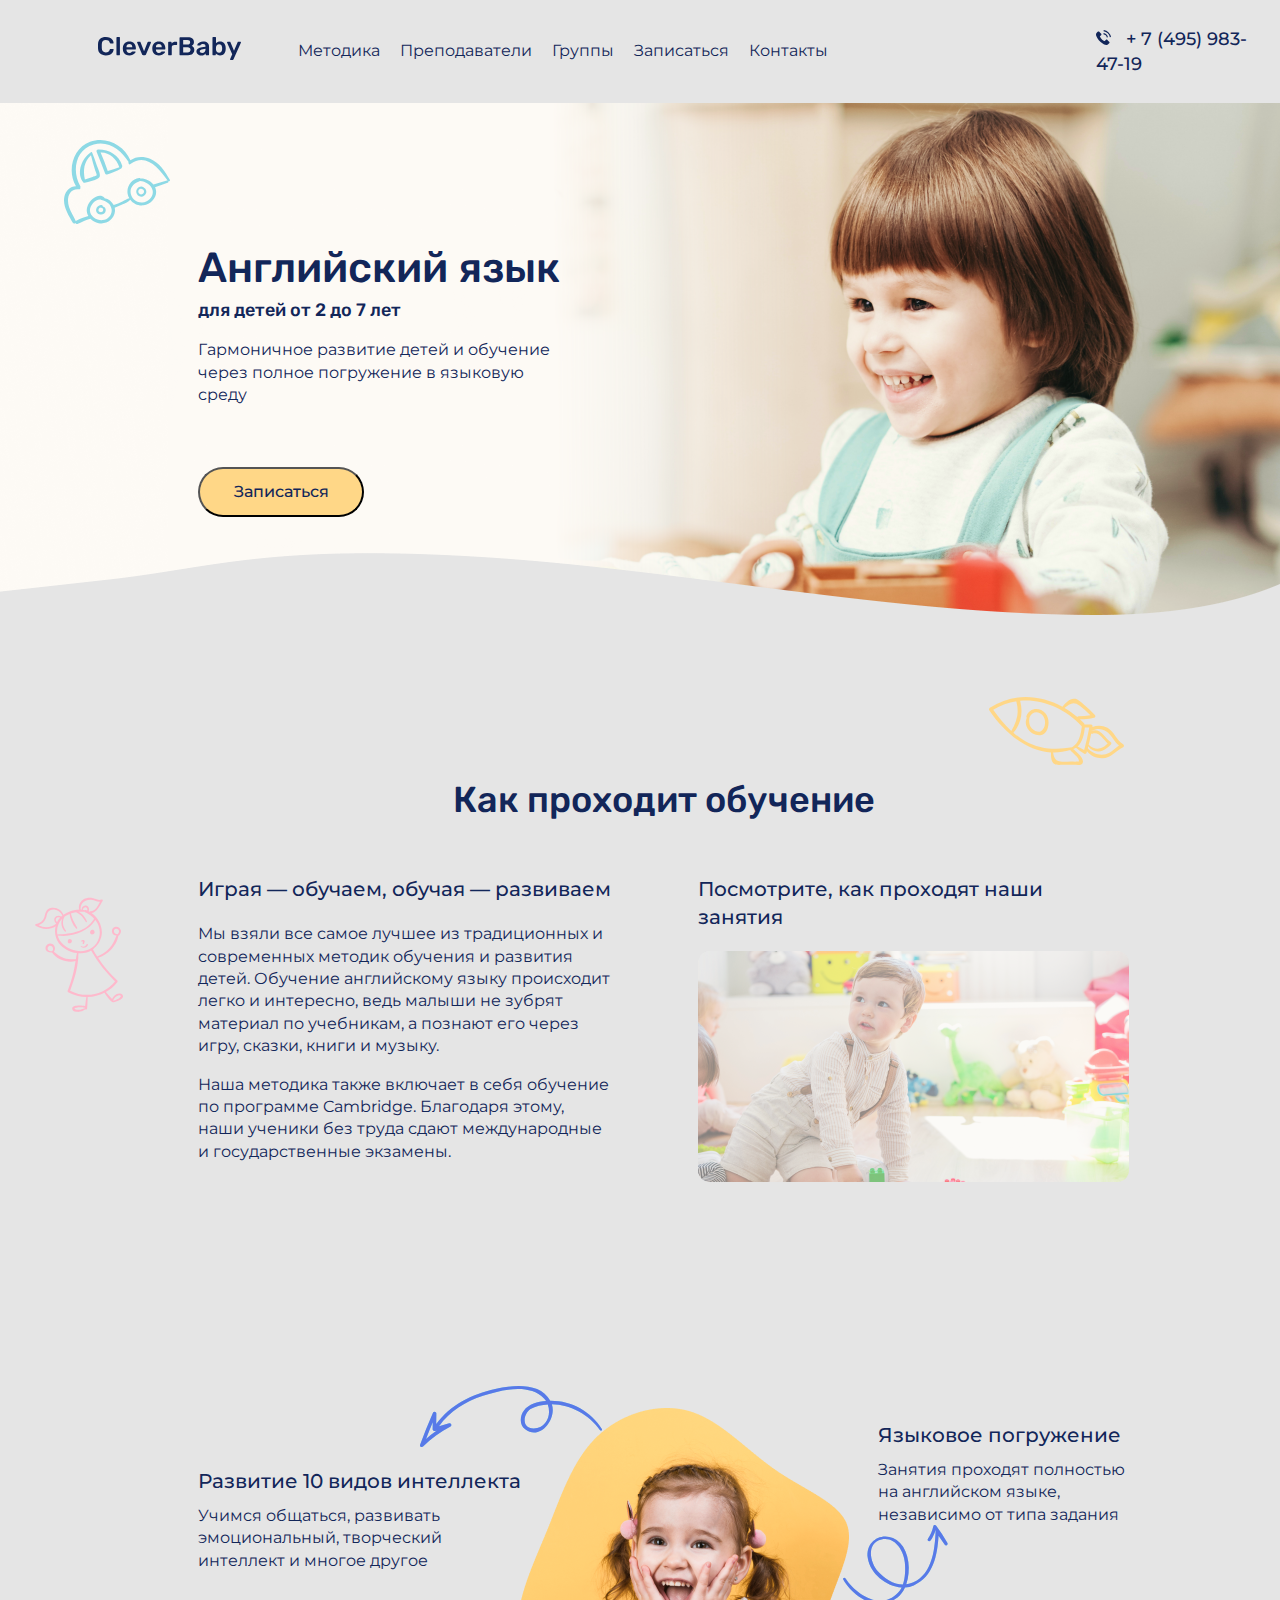
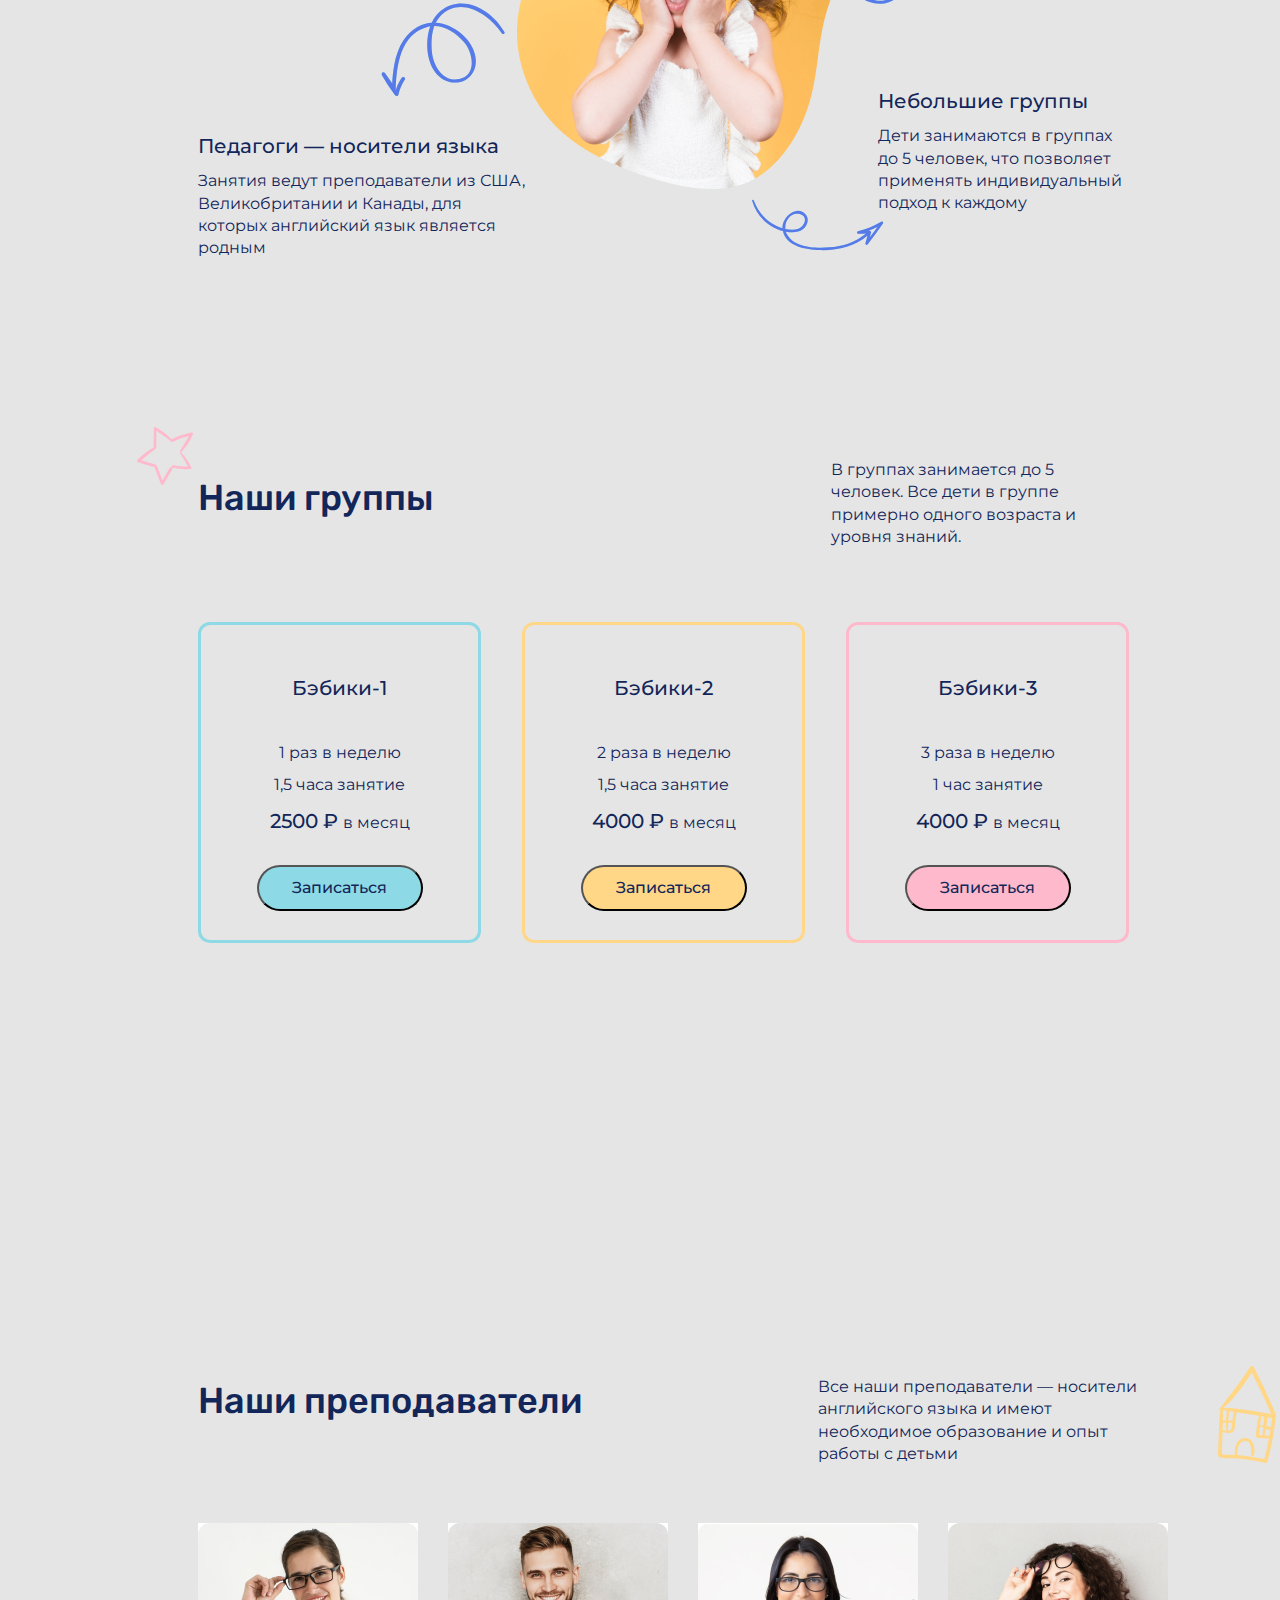
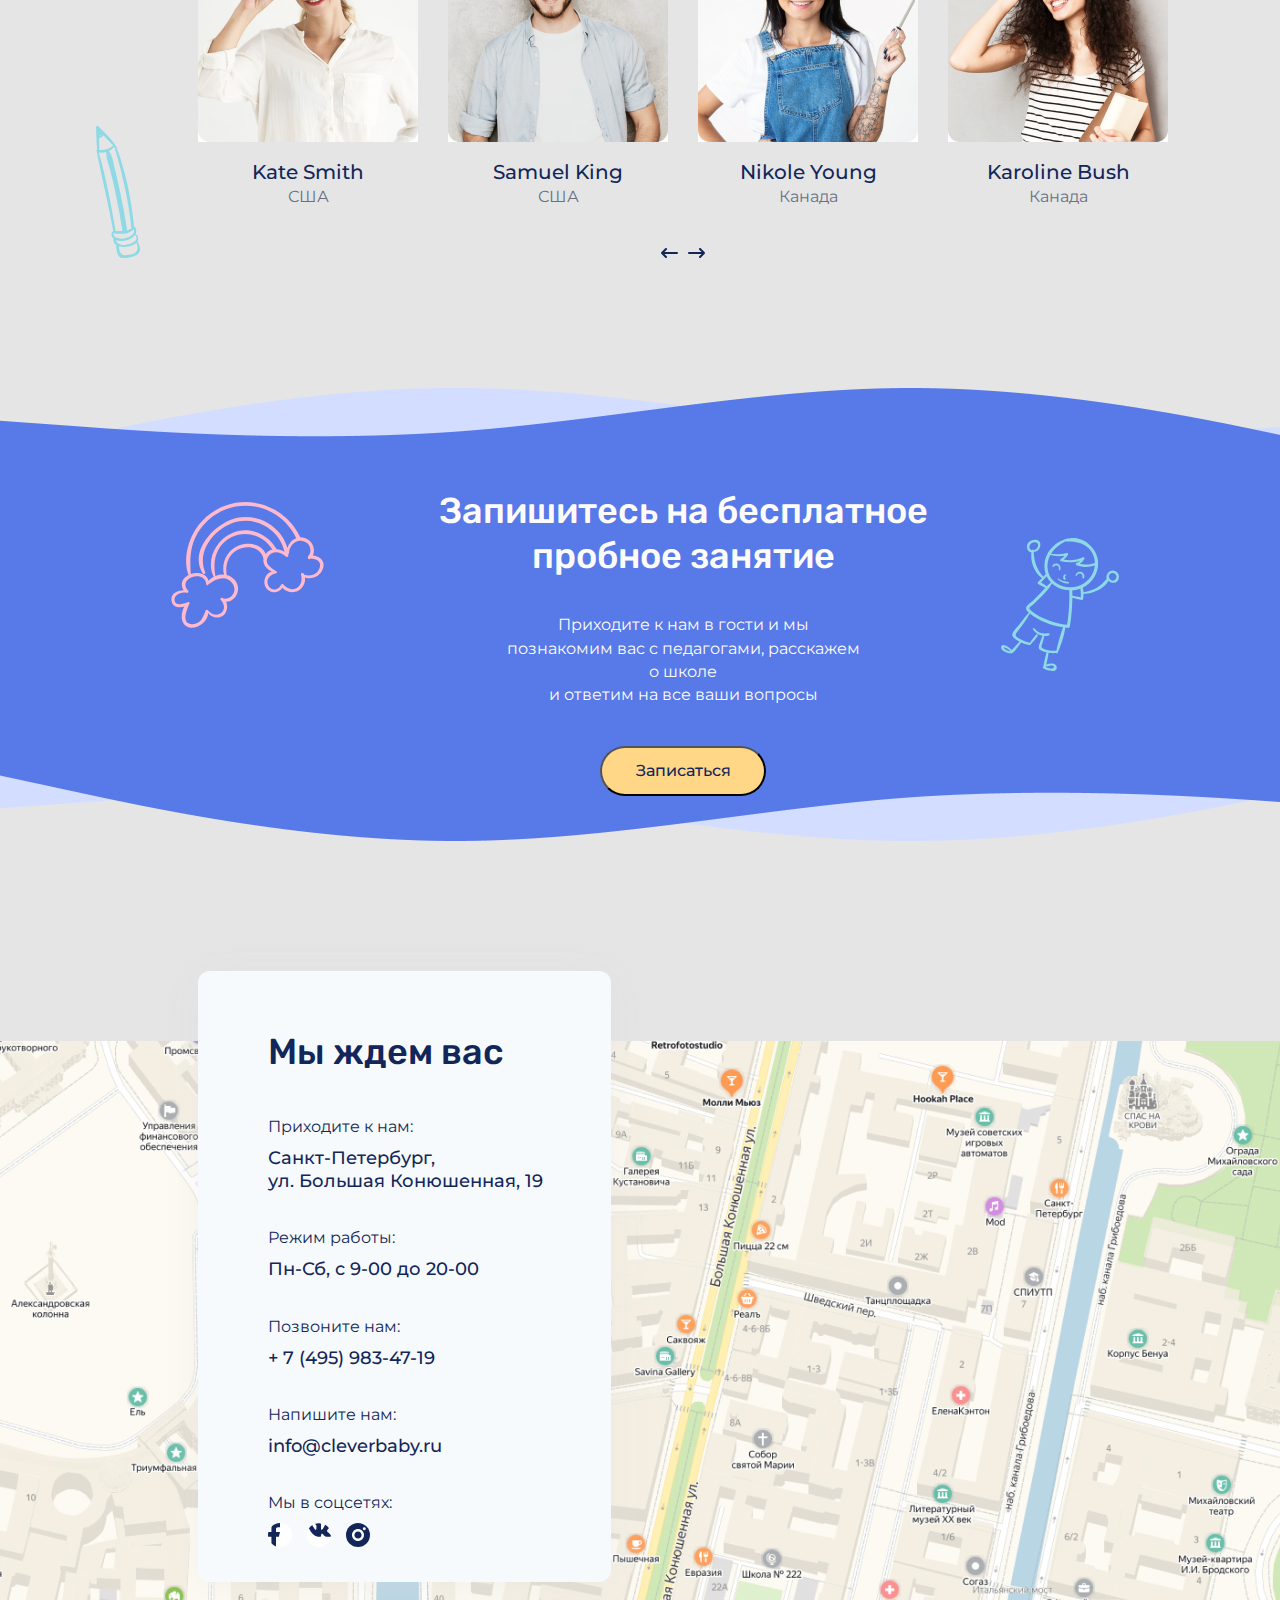
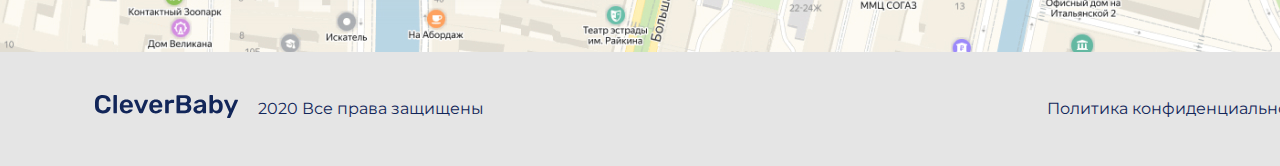
==== commit 690b56e9: "add internal links" ====
--- a/index.html
+++ b/index.html
@@ -40,14 +40,14 @@
 
     <header class="header">
      
-      <a href="#"><img src="img/logo.svg" alt=" Логотип CleverBaby" class="logo"></a>
+      <a href="index.html"><img src="img/logo.svg" alt=" Логотип CleverBaby" class="logo"></a>
       
       <ul class="main-menu">
-      <li class="main-menu-item"><a href="#">Методика</a></li>
-      <li class="main-menu-item"><a href="#">Преподаватели</a></li>
-      <li class="main-menu-item"><a href="#">Группы</a></li>
-      <li class="main-menu-item"><a href="#">Отзывы</a></li>
-      <li class="main-menu-item"><a href="#">Контакты</a></li>
+      <li class="main-menu-item"><a href="#properties">Методика</a></li>
+      <li class="main-menu-item"><a href="#teachers">Преподаватели</a></li>
+      <li class="main-menu-item"><a href="#groups">Группы</a></li>
+      <li class="main-menu-item"><a href="#sign-up">Записаться</a></li>
+      <li class="main-menu-item"><a href="#contacts">Контакты</a></li>
       </ul>
       <a href="tel:+74959834719" class="header-contact">
       <span class="header-contact-icon" aria-label="Иконка телефона">
@@ -71,7 +71,7 @@
 </div>
 </section>
 
-<section class="properties container-small">
+<section id="properties" class="properties container-small">
 
 <h2 class="properties-title">          Как проходит обучение        </h2> 
  <div class="container-layout">
@@ -118,7 +118,7 @@
 <!-- </div> -->
 </section>
 
-      <section class="groups container-small">
+      <section id="groups" class="groups container-small">
 <header class="groups-header" >
   <h2 class="groups-title">Наши группы</h2>
 <p>В группах занимается до 5 человек. Все дети в группе примерно одного возраста и уровня знаний.</p>
@@ -156,7 +156,7 @@
       </section>
 
 
-      <section class="teachers container-small">
+      <section id="teachers" class="teachers container-small">
 <div class="teachers-header"><h2 class="teachers-title">Наши преподаватели</h2>
 <p class="teachers-subtitle">Все наши преподаватели — носители английского языка и имеют необходимое образование и опыт работы с детьми</p></div>
 <ul class="teachers-list">
@@ -186,14 +186,14 @@
 <div class="slider-arrow-right visually-hidden">Вперед</div></div>
       </section>
 
-      <section class="banner">
+      <section id="sign-up" class="banner">
        <div class="container">
        <h2 class="banner-title"> Запишитесь на бесплатное пробное занятие</h2>
        <p class="banner-text">Приходите к нам в гости и мы познакомим вас с педагогами, расскажем о школе <br>              и ответим на все ваши вопросы</p>
        <button class="button banner-button"><a href="">Записаться</a></button></div>
 </section>
 
-<section class="contacts">
+<section id="contacts" class="contacts">
   <div class="contacts-text-wrapper">
     <h2 class="contacts-title">Мы ждем вас</h2>
     <div class="contacts-contacts-wrapper">
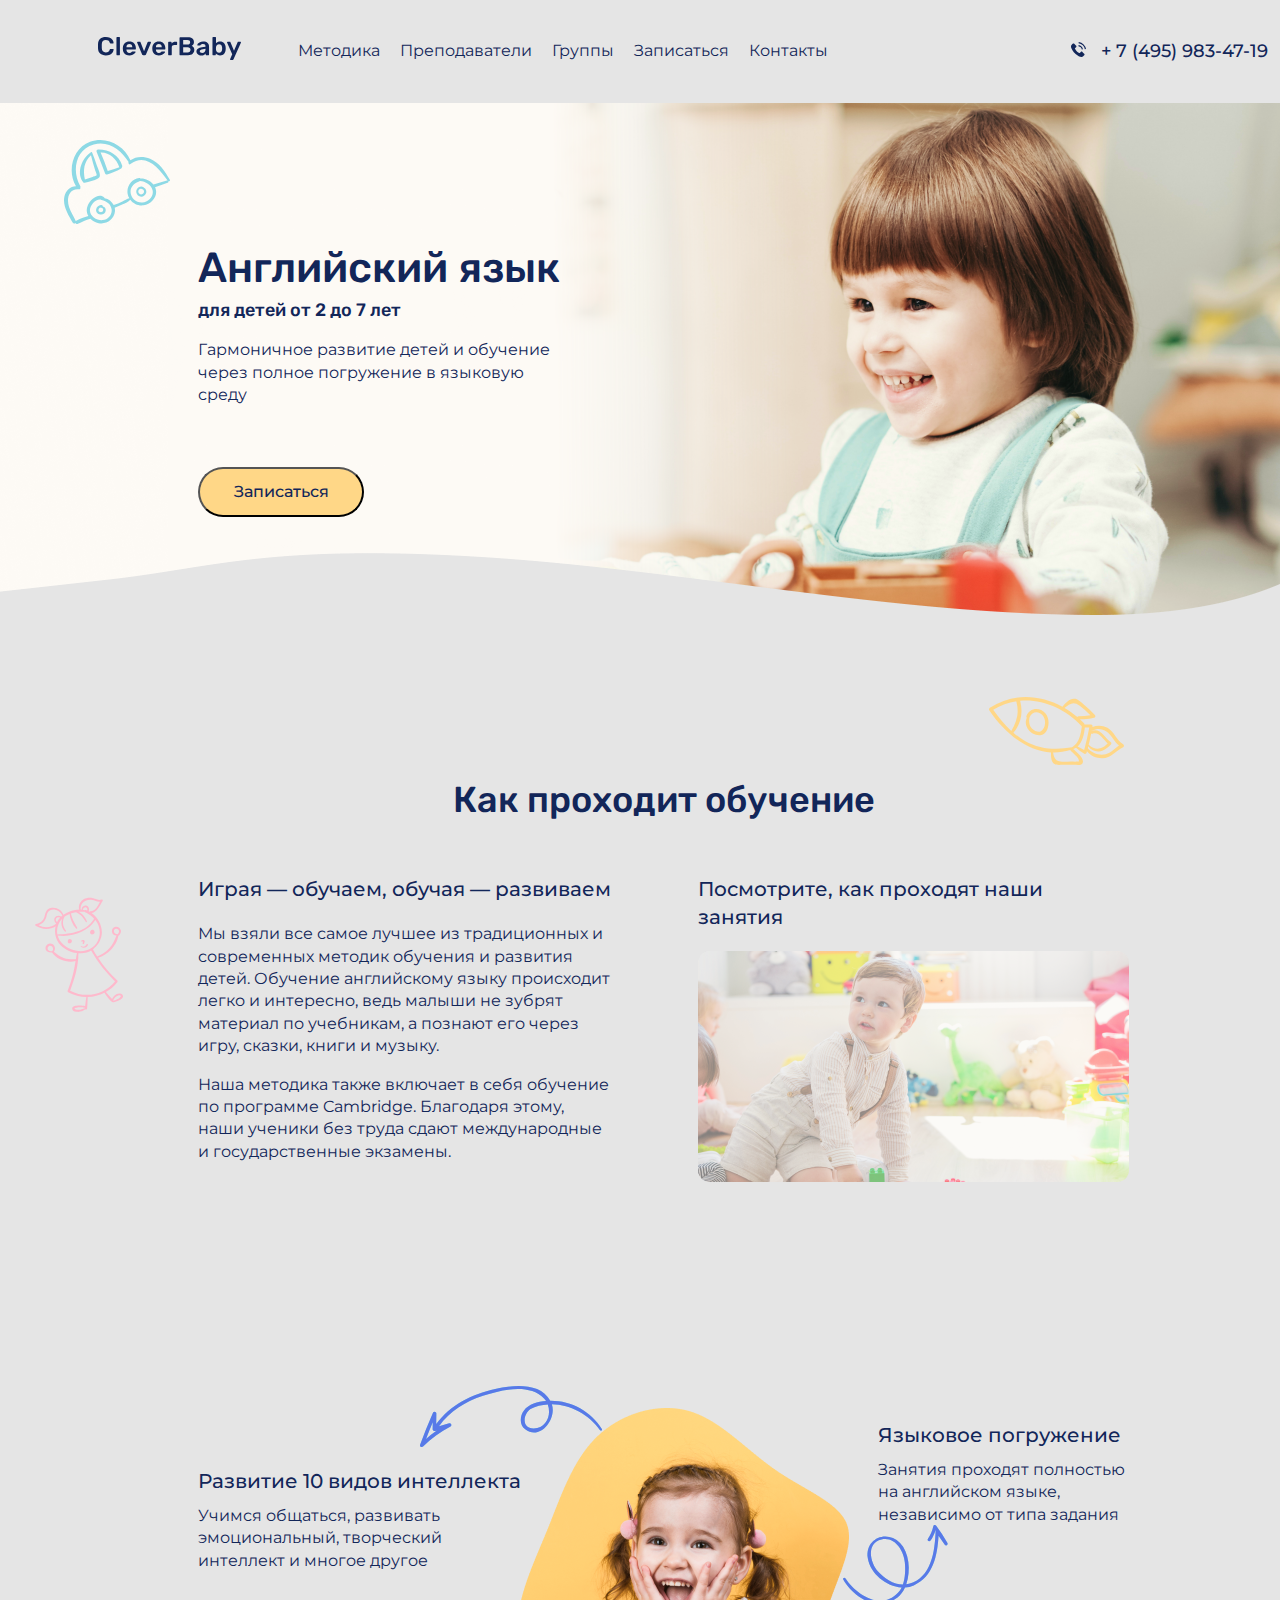
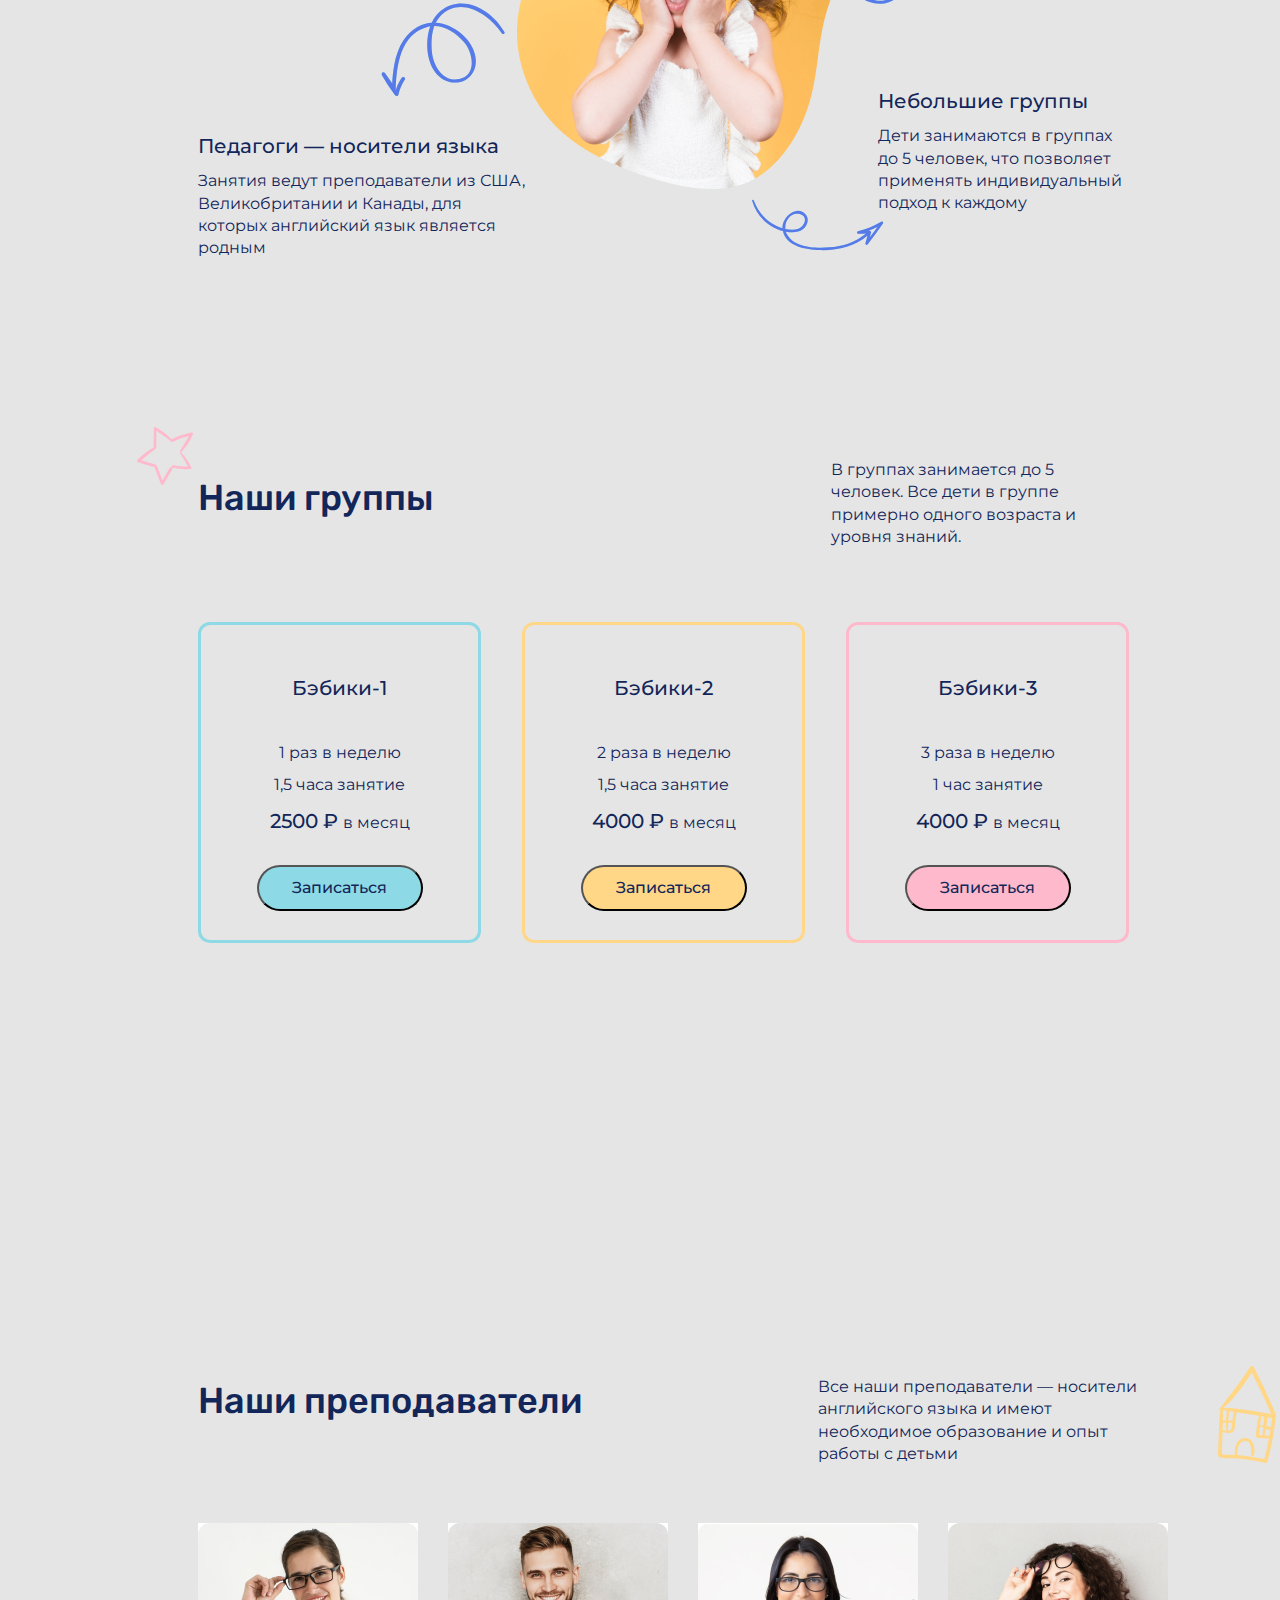
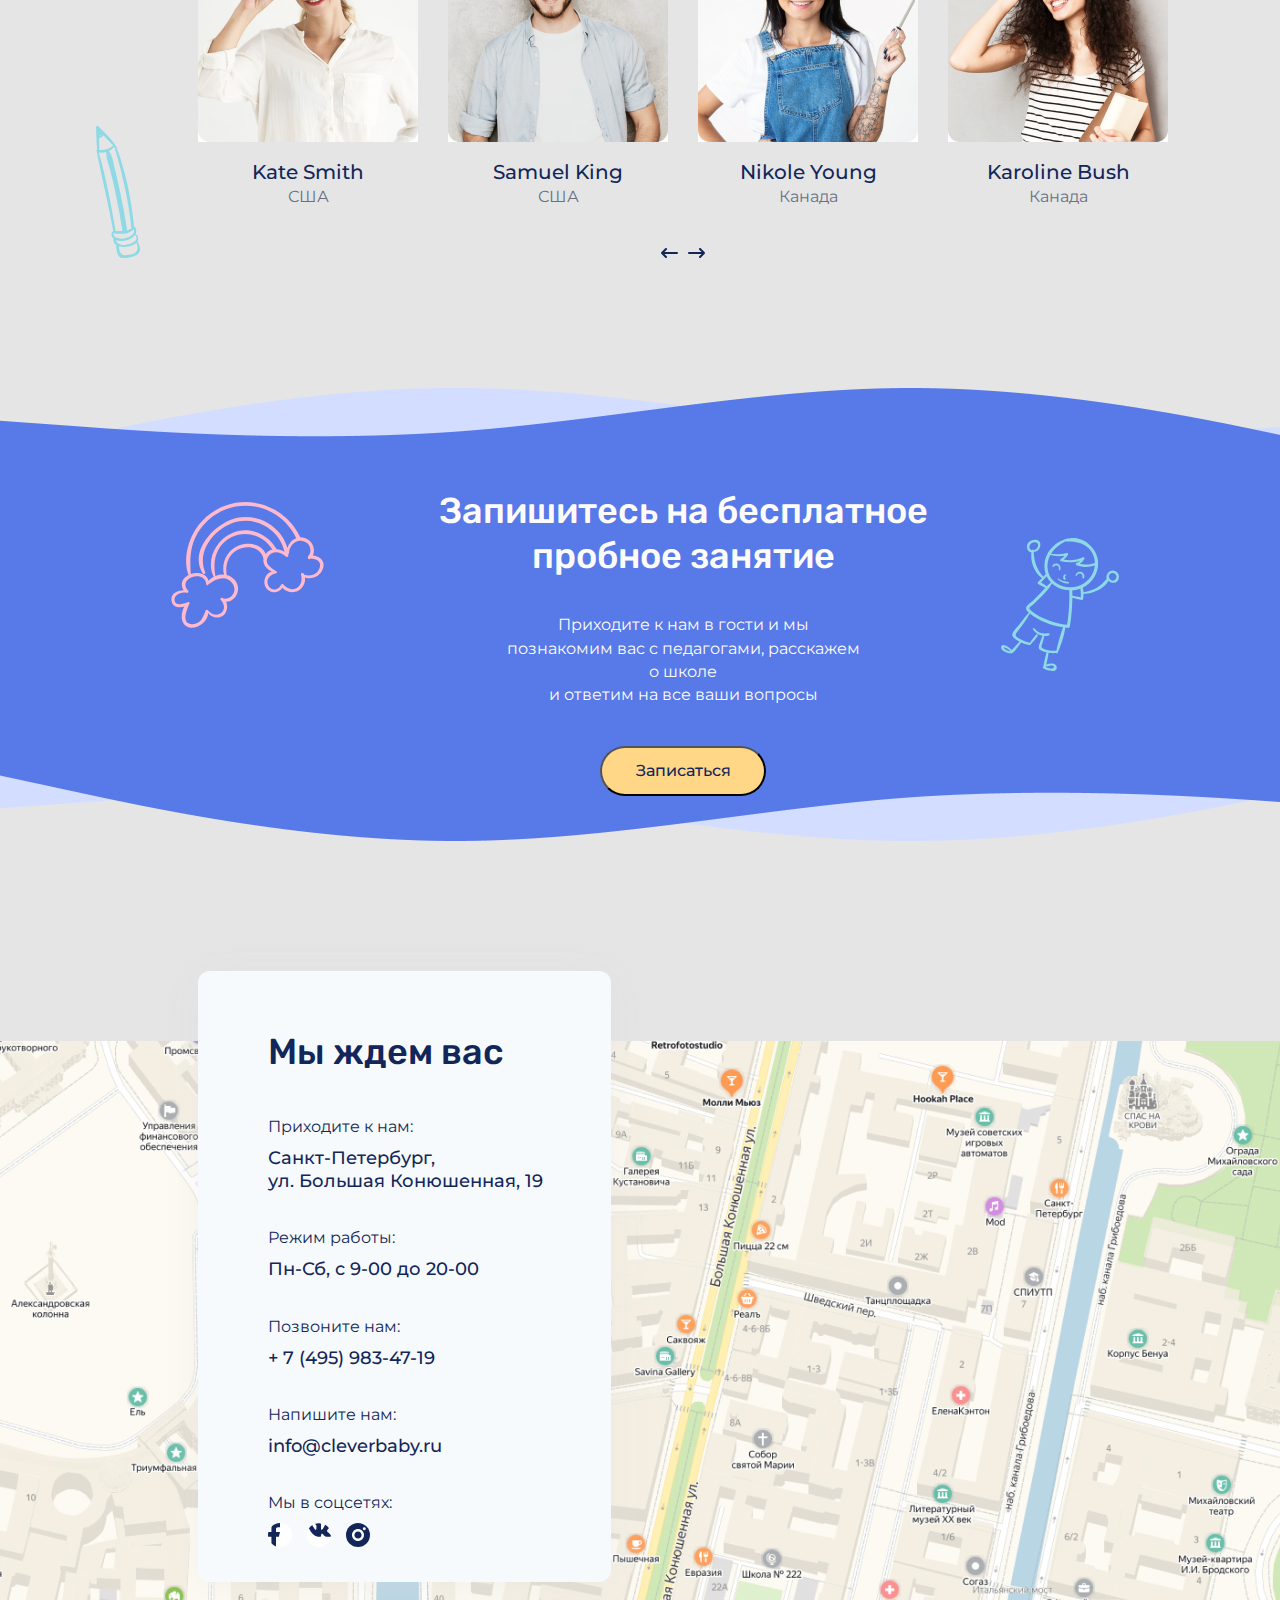
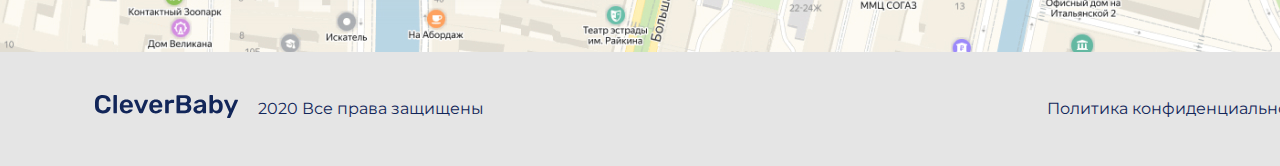
==== commit 51750f16: "retina check" ====
--- a/index.html
+++ b/index.html
@@ -39,23 +39,26 @@
     </div>
 
     <header class="header">
+     <div class="container">
+     <a href="index.html"><img src="img/logo.svg" alt=" Логотип CleverBaby" class="logo"></a>
      
-      <a href="index.html"><img src="img/logo.svg" alt=" Логотип CleverBaby" class="logo"></a>
-      
-      <ul class="main-menu">
-      <li class="main-menu-item"><a href="#properties">Методика</a></li>
-      <li class="main-menu-item"><a href="#teachers">Преподаватели</a></li>
-      <li class="main-menu-item"><a href="#groups">Группы</a></li>
-      <li class="main-menu-item"><a href="#sign-up">Записаться</a></li>
-      <li class="main-menu-item"><a href="#contacts">Контакты</a></li>
-      </ul>
-      <a href="tel:+74959834719" class="header-contact">
-      <span class="header-contact-icon" aria-label="Иконка телефона">
-        <img src="img/icon-phone.svg" alt="Иконка телефона">
-      </span>
-      + 7 (495) 983-47-19
-      </a>
-   
+     <div class="header-wrapper">
+         <ul class="main-menu">
+     <li class="main-menu-item"><a href="#properties">Методика</a></li>
+     <li class="main-menu-item"><a href="#teachers">Преподаватели</a></li>
+     <li class="main-menu-item"><a href="#groups">Группы</a></li>
+     <li class="main-menu-item"><a href="#sign-up">Записаться</a></li>
+     <li class="main-menu-item"><a href="#contacts">Контакты</a></li>
+     </ul>
+     <div class="header-contact-wrapper">
+     <a href="tel:+74959834719" class="header-contact">
+     <span class="header-contact-icon" aria-label="Иконка телефона">
+     <img src="img/icon-phone.svg" alt="Иконка телефона">
+     </span>
+     + 7 (495) 983-47-19
+     </a>
+    </div></div>
+     </div>
     </header>
     <main>
    <h1 class="visually-hidden"> Обучение английскому языку для детей</h1> 
@@ -84,7 +87,7 @@
 </section>
       
 <section class="types container-small">
-  <!-- <div class="container "> -->
+  
     <ul class="types-list">
   <li class="types-list-item">
     <svg class="arrows arrow-left-1">
@@ -115,7 +118,7 @@
   </li>
   </ul>
   <img src="img/laughing-girl-desktop.png" alt="" width="332" height="381">
-<!-- </div> -->
+
 </section>
 
       <section id="groups" class="groups container-small">
@@ -193,46 +196,46 @@
        <button class="button banner-button"><a href="">Записаться</a></button></div>
 </section>
 
-<section id="contacts" class="contacts">
-  <div class="contacts-text-wrapper">
-    <h2 class="contacts-title">Мы ждем вас</h2>
-    <div class="contacts-contacts-wrapper">
-      <div class="contacts-item">
-        <p class="contacts-subtitle">Приходите к нам:</p>
-        <p class="contacts-text">Санкт-Петербург,<br> ул. Большая Конюшенная, 19</p>
-      </div>
-      <div class="contacts-item">
-        <p class="contacts-subtitle">Режим работы:</p>
-        <p class="contacts-text">Пн-Сб, с 9-00 до 20-00</p>
-      </div>
-      <div class="contacts-item">
-        <p class="contacts-subtitle">Позвоните нам:</p>
-        <p class="contacts-text"><a href="tel:+74959834719">+ 7 (495) 983-47-19</a></p>
-      </div>
-      <div class="contacts-item ">
-        <p class="contacts-subtitle">Напишите нам:</p>
-        <p class="contacts-text"><a href="mailto:info@cleverbaby.ru">info@cleverbaby.ru</a></p>
-      </div>
-    </div>
-    <div class="contacts-item ">
-      <p class="contacts-subtitle">Мы в соцсетях:</p>
-      <ul class="contacts-social">
-        <li class="contacts-social-item"><a href="#" aria-label="Мы в Facebook">
-         
-        </a></li>
-        <li class="contacts-social-item"><a href="#" aria-label="Мы в VKontakte"></a></li>
-        <li class="contacts-social-item"><a href="#" aria-label="Мы в Instagram"></a></li>
-      </ul>
-    </div>
-  </div>
-
+<section id="contacts" class="contacts ">
+  <div class="container"><div class="contacts-text-wrapper">
+  <h2 class="contacts-title">Мы ждем вас</h2>
+  <div class="contacts-contacts-wrapper">
+  <div class="contacts-item">
+  <p class="contacts-subtitle">Приходите к нам:</p>
+  <p class="contacts-text">Санкт-Петербург,<br> ул. Большая Конюшенная, 19</p>
+  </div>
+  <div class="contacts-item">
+  <p class="contacts-subtitle">Режим работы:</p>
+  <p class="contacts-text">Пн-Сб, с 9-00 до 20-00</p>
+  </div>
+  <div class="contacts-item">
+  <p class="contacts-subtitle">Позвоните нам:</p>
+  <p class="contacts-text"><a href="tel:+74959834719">+ 7 (495) 983-47-19</a></p>
+  </div>
+  <div class="contacts-item ">
+  <p class="contacts-subtitle">Напишите нам:</p>
+  <p class="contacts-text"><a href="mailto:info@cleverbaby.ru">info@cleverbaby.ru</a></p>
+  </div>
+  </div>
+  <div class="contacts-item ">
+  <p class="contacts-subtitle">Мы в соцсетях:</p>
+  <ul class="contacts-social">
+  <li class="contacts-social-item"><a href="#" aria-label="Мы в Facebook">
+  
+  </a></li>
+  <li class="contacts-social-item"><a href="#" aria-label="Мы в VKontakte"></a></li>
+  <li class="contacts-social-item"><a href="#" aria-label="Мы в Instagram"></a></li>
+  </ul>
+  </div>
+  </div>
+  
   <div class="contacts-map-wrapper" aria-label="Карта с адресом">
-    
-      <h2 class="visually-hidden">Карта с нашим местоположением</h2>
-     
-      </div>
-   
-  </div>
+  
+  <h2 class="visually-hidden">Карта с нашим местоположением</h2>
+  
+  </div>
+  
+  </div></div>
 
 </section>
     </main>
@@ -240,8 +243,10 @@
     <footer >
       <section class="footer">
         <h2 class="visually-hidden">Права и политика конфиденциальности</h2>
-        <div class="rights-container"><a href="#"><img src="img/logo.svg" alt=" Логотип CleverBaby" class="logo"></a>
-        <p class="rights"><a href="#">2020 Все права защищены</a></p></div>
+        <div class="rights-container">
+            <a href="#"><img src="img/logo.svg" alt=" Логотип CleverBaby" class="logo"></a>
+        <p class="rights"><a href="#">2020 Все права защищены</a></p>
+    </div>
         <p class="confidens"><a href="#">Политика конфиденциальности</a></p>
       </section>
     </footer>
--- a/style-1.css
+++ b/style-1.css
@@ -27,10 +27,10 @@
       font-weight: 400;
       color: #122659;
       background-color:#E5E5E5;
-      
   }
   main {
       position: relative;
+      max-width: 1366px;
   }
   .container {
       max-width: 1366px;
@@ -45,20 +45,25 @@
 box-sizing: border-box;
   }
   .header {
-    
-    width: 1366px;
+      width: 1366px;
+      height: 103px;
+  }
+  .header .container {
+        width: 1366px;
     height: 103px;
-    left: 0px;
-    top: 0px;
-    display: flex;
-    justify-content: flex-start;
+      display: flex;
+      align-items: center;
+  }
+  .header-wrapper{
+    width: 1068px;
+           display: flex;
+    justify-content: space-between;
     align-items: center;
   }
   .logo {
     width: 143px;
     height: 23px;
     padding-left: 98px;
-    
     margin-right: 57px;
     
   }
@@ -67,8 +72,7 @@
       padding: 0;
       margin: 0;
       display: flex;
-      padding-right: 268px;
-  }
+        }
   .main-menu li{
       
       margin-right: 20px;
@@ -80,11 +84,11 @@
       text-decoration: none;
       color: #122659;
   }
+  .header-contact-wrapper {
+        margin-right: 98px;
+  }
   .header-contact {
-     
-      padding-right: 98px;
-     
-      font-family: 'Montserrat';
+         font-family: 'Montserrat';
 font-size: 18px;
 font-style: normal;
 font-weight: 500;
@@ -127,7 +131,6 @@
 text-align: left;
 padding: 0;
 margin: 0;
-
 }
 .promo-subtitle {
     
@@ -155,8 +158,7 @@
 }
 .promo .button {
    margin-top: 45px;
- 
-}
+ }
 .promo .container::before,
 .promo .container::after {
   position: absolute;
@@ -170,9 +172,7 @@
   background-size: cover;
   left: 64px;
 top: 37px;
- 
-  
-}
+ }
 
 
 .properties {
@@ -218,8 +218,7 @@
   background-image: url('img/decorate-girl.svg');
   background-size: contain;
   background-repeat: no-repeat;
-  
-  top: 794px;
+    top: 794px;
   left: 35px;
 }
 
@@ -236,8 +235,7 @@
     margin-top: 130px;
        position: relative;
        height: 474px;
-      
-       display: flex;
+          display: flex;
       
 }
 .types-list {
@@ -247,8 +245,7 @@
     display: flex;
     flex-direction: column;
 flex-wrap: wrap;
-  
-}
+ }
 .types-list-item {
     width: 330px;
    
@@ -320,8 +317,7 @@
     height: 50px;
     left: 544px;
     top: 416px;
-     
-    transform: scale(1.6,1.6);
+       transform: scale(1.6,1.6);
 
 }
 .groups {
@@ -470,12 +466,10 @@
   background-repeat: no-repeat;
 }
 .teachers-header {
-    
     display: flex;
     justify-content: space-between;
     align-items: flex-start;
-    
-}
+ }
 .teachers-title {
     padding: 0;
     margin: 0;
@@ -503,7 +497,6 @@
 }
 .teachers-list-item {
     width: 220px;
-    
     margin-right: 30px;
 }
 .teachers-list-item:last-child {
@@ -512,7 +505,6 @@
 .teachers-list-item img {
     width: 220px;
     height: 219px;
-    
     margin-bottom: 10px;
 }
 .teachers-name {
@@ -627,7 +619,6 @@
 font-style: normal;
 font-weight: 500;
 font-size: 36px;
-
 height: 25px;
 }
 
@@ -639,12 +630,10 @@
     margin: 0;
     margin-bottom: 20px;
     height: 11px;
-   
 }
 .contacts-text {
     font-weight: 500;
 font-size: 18px;
-
 margin: 0;
 margin-bottom: 35px;
 }
@@ -657,21 +646,15 @@
     padding: 0;
     margin-bottom: 70px;
     display: flex;
-    
-   
-}
+    }
 .contacts-social-item {
     width: 24px;
     height: 24px;
     margin-right: 15px;
-
 }
 .contacts-social-item a{
     display: block;
-    
-   
-    
-  width: 24px;
+    width: 24px;
   height: 24px;
   border-radius: 50%;
   background-color: #ffffff;
@@ -696,7 +679,7 @@
     height: 611px;
     position: absolute;
     top:70px;
-
+left: 0;
 }
 .footer {
     width: 1366px;
@@ -711,23 +694,17 @@
 
 }
 .rights-container{
-   
     padding-left: 50px;
     display: flex;
     align-items: center;
 }
 .footer .logo {
     padding-left: 45px;
-    
     margin-right: 20px;
 }
-
 .rights {
     width: 250px;
-    
-   
 }
 .confidens {
-   
-   margin-right: 50px;
+      margin-right: 50px;
 }